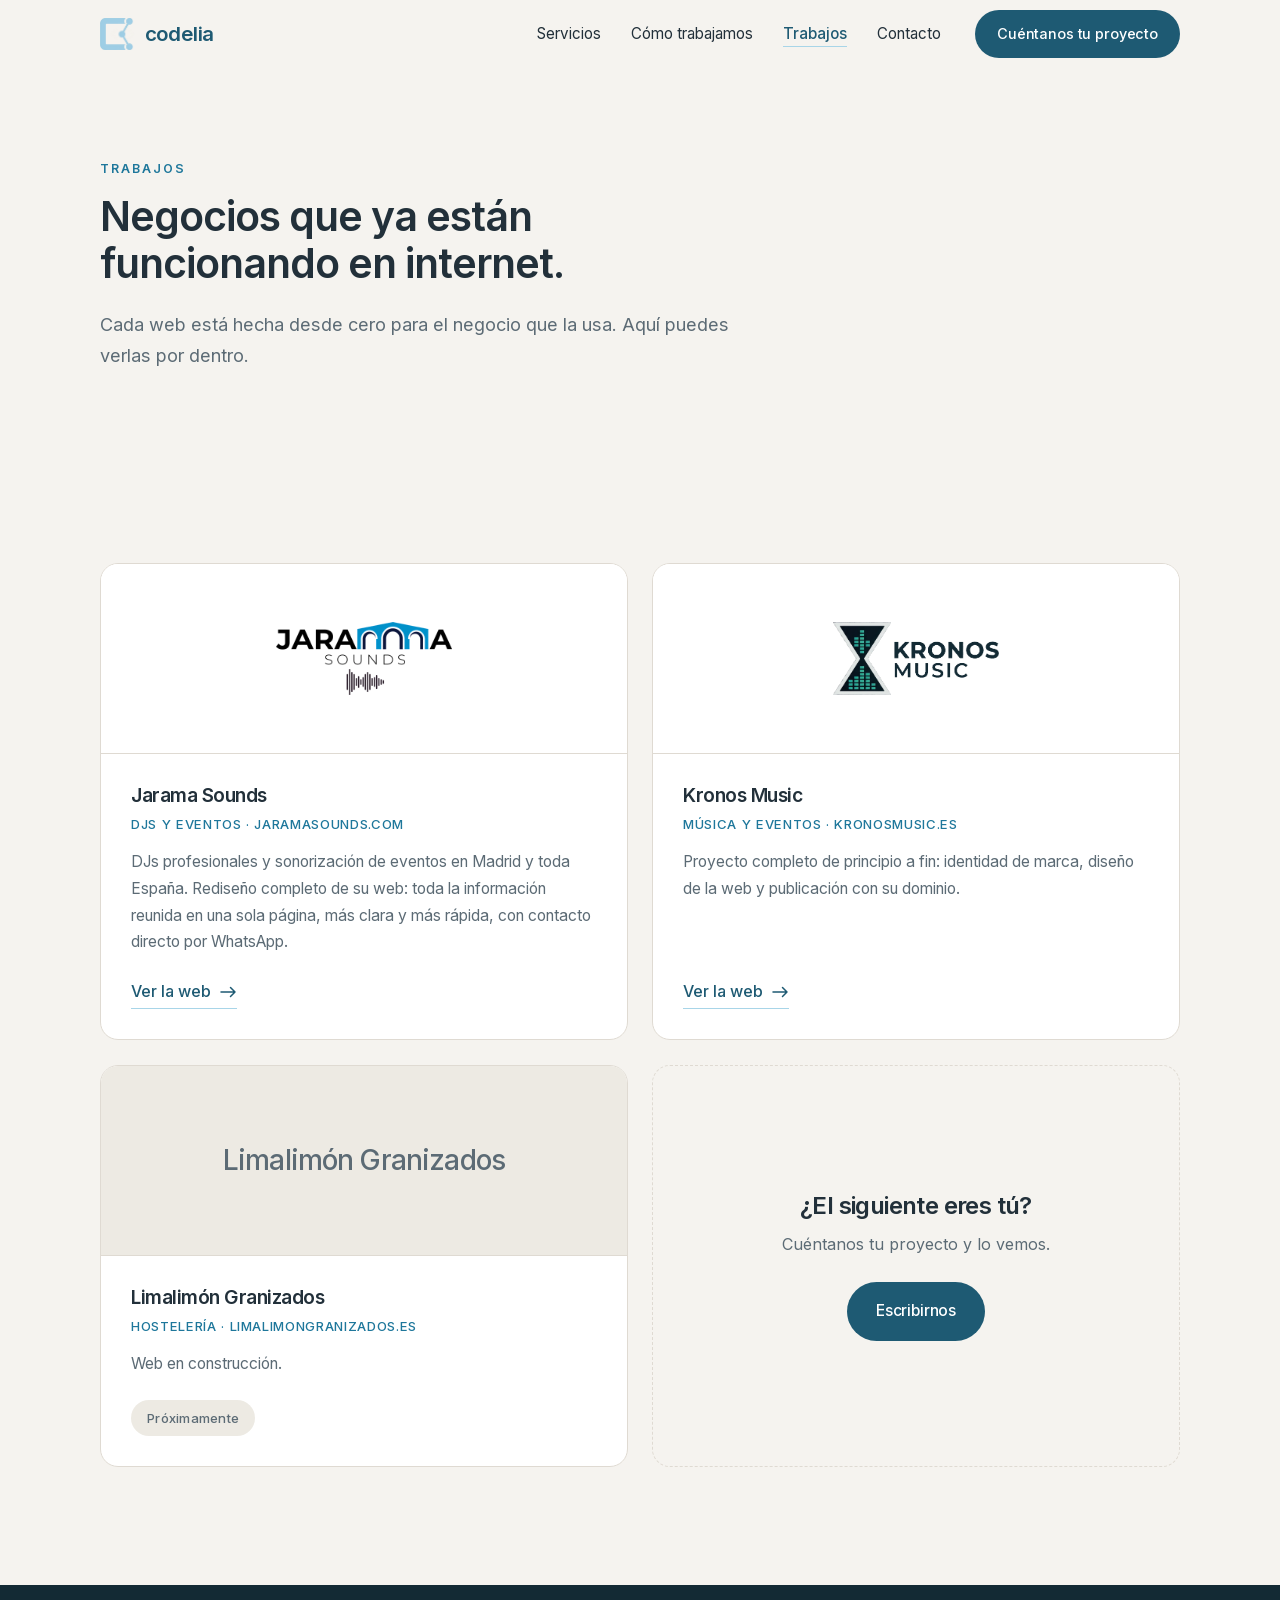
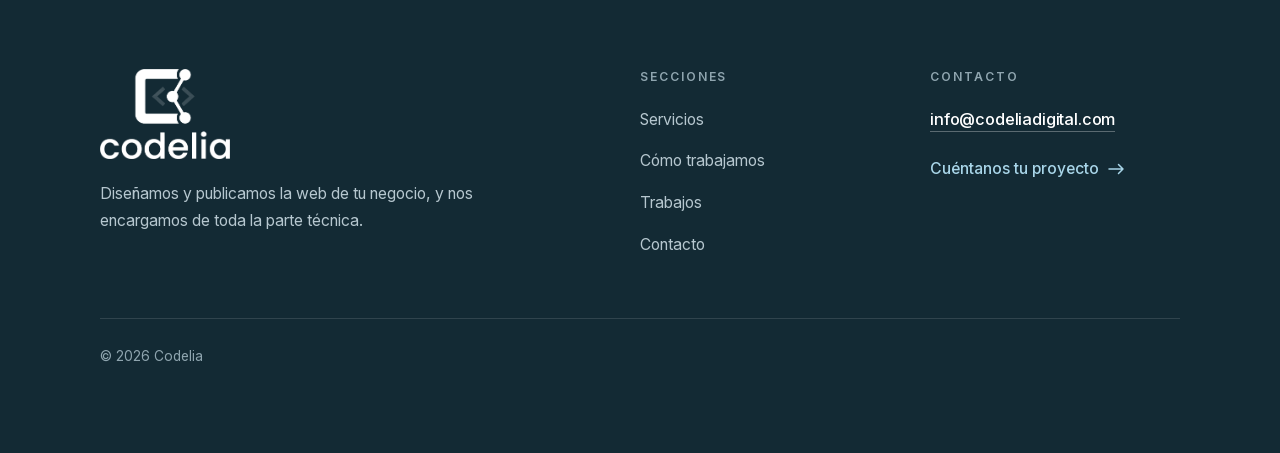
==== trabajos.html @ fb48525d "SEO: canonical con www, titulos y descripciones, datos estructurados, preguntas frecuentes, robots.t" ====
<!DOCTYPE html>
<html lang="es">
<head>
<meta charset="utf-8">
<meta name="viewport" content="width=device-width, initial-scale=1">

<title>Trabajos: webs que hemos creado para negocios | Codelia</title>
<meta name="description" content="Webs creadas desde cero para negocios reales: Jarama Sounds (DJs y eventos), Kronos Music y Limalimón Granizados. Mira cómo han quedado.">
<link rel="canonical" href="https://www.codeliadigital.com/trabajos.html">
<meta name="robots" content="index, follow, max-image-preview:large">
<meta name="theme-color" content="#F5F3EF">

<link rel="icon" type="image/png" href="favicon.png">
<link rel="apple-touch-icon" href="favicon.png">
<link rel="sitemap" type="application/xml" href="/sitemap.xml">

<meta property="og:type" content="website">
<meta property="og:site_name" content="Codelia">
<meta property="og:locale" content="es_ES">
<meta property="og:url" content="https://www.codeliadigital.com/trabajos.html">
<meta property="og:title" content="Trabajos: webs que hemos creado para negocios | Codelia">
<meta property="og:description" content="Webs creadas desde cero para negocios reales: Jarama Sounds (DJs y eventos), Kronos Music y Limalimón Granizados. Mira cómo han quedado.">
<meta property="og:image" content="https://www.codeliadigital.com/img/og-codelia.png">
<meta property="og:image:width" content="1200">
<meta property="og:image:height" content="630">
<meta property="og:image:type" content="image/png">
<meta property="og:image:alt" content="Logo de Codelia">
<meta name="twitter:card" content="summary_large_image">
<meta name="twitter:title" content="Trabajos: webs que hemos creado para negocios | Codelia">
<meta name="twitter:description" content="Webs creadas desde cero para negocios reales: Jarama Sounds (DJs y eventos), Kronos Music y Limalimón Granizados. Mira cómo han quedado.">
<meta name="twitter:image" content="https://www.codeliadigital.com/img/og-codelia.png">

<link rel="preload" href="fonts/inter-variable-latin.woff2" as="font" type="font/woff2" crossorigin>
<link rel="stylesheet" href="styles.css">
<script>document.documentElement.classList.add('con-js');</script>
</head>

<body>
<a class="salta-al-contenido" href="#contenido">Saltar al contenido</a>

<!-- ===================== Cabecera ===================== -->
<header class="cabecera" id="cabecera">
  <div class="contenedor cabecera__interior">

    <a class="marca" href="index.html">
      <img src="img/codelia-icono.webp" width="35" height="32" alt="" loading="eager" decoding="async">
      <span>codelia</span>
    </a>

    <button class="hamburguesa" id="hamburguesa" type="button"
            aria-label="Abrir el menú" aria-expanded="false" aria-controls="navegacion">
      <span class="hamburguesa__barras"></span>
    </button>

    <nav class="navegacion" id="navegacion" aria-label="Menú principal">
      <ul class="navegacion__lista">
        <li><a class="navegacion__enlace" href="index.html#servicios">Servicios</a></li>
        <li><a class="navegacion__enlace" href="index.html#como-trabajamos">Cómo trabajamos</a></li>
        <li><a class="navegacion__enlace esta-activo" href="trabajos.html" aria-current="page">Trabajos</a></li>
        <li><a class="navegacion__enlace" href="index.html#contacto">Contacto</a></li>
      </ul>
      <a class="boton boton--principal" href="index.html#contacto">Cuéntanos tu proyecto</a>
    </nav>

  </div>
</header>

<main id="contenido">

  <!-- ===================== Encabezado de la página ===================== -->
  <section class="encabezado-pagina">
    <div class="contenedor">
      <span class="antetitulo">Trabajos</span>
      <h1 class="titular-seccion">Negocios que ya están funcionando en internet.</h1>
      <p class="entradilla">
        Cada web está hecha desde cero para el negocio que la usa.
        Aquí puedes verlas por dentro.
      </p>
    </div>
  </section>

  <!-- ===================== Rejilla de trabajos ===================== -->
  <section class="seccion">
    <div class="contenedor">
      <div class="rejilla-2">

        <!-- Jarama Sounds -->
        <article class="trabajo aparece">
          <div class="trabajo__marco">
            <img src="img/logo-jarama.webp" width="900" height="380"
                 alt="Logo de Jarama Sounds" loading="lazy" decoding="async">
          </div>
          <div class="trabajo__cuerpo">
            <h2 class="trabajo__nombre">Jarama Sounds</h2>
            <p class="trabajo__tipo">DJs y eventos · jaramasounds.com</p>
            <p class="trabajo__texto">
              DJs profesionales y sonorización de eventos en Madrid y toda España.
              Rediseño completo de su web: toda la información reunida en una sola página,
              más clara y más rápida, con contacto directo por WhatsApp.
            </p>
            <div class="trabajo__pie">
              <a class="enlace-flecha" href="https://jaramasounds.com" target="_blank" rel="noopener">
                Ver la web
                <svg width="17" height="12" viewBox="0 0 17 12" fill="none" stroke="currentColor"
                     stroke-width="1.5" stroke-linecap="round" stroke-linejoin="round"
                     aria-hidden="true" focusable="false">
                  <path d="M1 6h14M10.5 1.5 15 6l-4.5 4.5"/>
                </svg>
              </a>
            </div>
          </div>
        </article>

        <!-- Kronos Music -->
        <article class="trabajo aparece">
          <div class="trabajo__marco">
            <img src="img/logo-kronos.webp" width="878" height="390"
                 alt="Logo de Kronos Music" loading="lazy" decoding="async">
          </div>
          <div class="trabajo__cuerpo">
            <h2 class="trabajo__nombre">Kronos Music</h2>
            <p class="trabajo__tipo">Música y eventos · kronosmusic.es</p>
            <p class="trabajo__texto">
              Proyecto completo de principio a fin: identidad de marca, diseño de la web
              y publicación con su dominio.
            </p>
            <div class="trabajo__pie">
              <a class="enlace-flecha" href="https://kronosmusic.es" target="_blank" rel="noopener">
                Ver la web
                <svg width="17" height="12" viewBox="0 0 17 12" fill="none" stroke="currentColor"
                     stroke-width="1.5" stroke-linecap="round" stroke-linejoin="round"
                     aria-hidden="true" focusable="false">
                  <path d="M1 6h14M10.5 1.5 15 6l-4.5 4.5"/>
                </svg>
              </a>
            </div>
          </div>
        </article>

        <!-- Limalimón Granizados -->
        <article class="trabajo trabajo--proximo aparece">
          <div class="trabajo__marco">
            <span class="trabajo__nombre-suave">Limalimón Granizados</span>
          </div>
          <div class="trabajo__cuerpo">
            <h2 class="trabajo__nombre">Limalimón Granizados</h2>
            <p class="trabajo__tipo">Hostelería · limalimongranizados.es</p>
            <p class="trabajo__texto">Web en construcción.</p>
            <div class="trabajo__pie">
              <span class="etiqueta-gris">Próximamente</span>
            </div>
          </div>
        </article>

        <!-- Llamada final -->
        <article class="trabajo--llamada aparece">
          <h2>¿El siguiente eres tú?</h2>
          <p>Cuéntanos tu proyecto y lo vemos.</p>
          <a class="boton boton--principal" href="index.html#contacto">Escribirnos</a>
        </article>

      </div>
    </div>
  </section>

</main>

<!-- ===================== Pie de página ===================== -->
<footer class="pie">
  <div class="contenedor">

    <div class="pie__columnas">

      <div class="pie__marca">
        <img class="pie__logo" src="img/codelia-logo-blanco.webp" width="614" height="427"
             alt="Codelia" loading="lazy" decoding="async">
        <p class="pie__lema">
          Diseñamos y publicamos la web de tu negocio, y nos encargamos
          de toda la parte técnica.
        </p>
      </div>

      <nav class="pie__bloque" aria-labelledby="pie-secciones">
        <h2 class="pie__encabezado" id="pie-secciones">Secciones</h2>
        <ul class="pie__lista">
          <li><a href="index.html#servicios">Servicios</a></li>
          <li><a href="index.html#como-trabajamos">Cómo trabajamos</a></li>
          <li><a href="trabajos.html">Trabajos</a></li>
          <li><a href="index.html#contacto">Contacto</a></li>
        </ul>
      </nav>

      <div class="pie__bloque">
        <h2 class="pie__encabezado">Contacto</h2>
        <p class="pie__correo"><a href="mailto:info@codeliadigital.com">info@codeliadigital.com</a></p>
        <a class="pie__destacado" href="index.html#contacto">
          Cuéntanos tu proyecto
          <svg width="17" height="12" viewBox="0 0 17 12" fill="none" stroke="currentColor"
                 stroke-width="1.5" stroke-linecap="round" stroke-linejoin="round"
                 aria-hidden="true" focusable="false">
              <path d="M1 6h14M10.5 1.5 15 6l-4.5 4.5"/>
            </svg>
        </a>
      </div>

    </div>

    <div class="pie__franja">© 2026 Codelia</div>

  </div>
</footer>

<script type="application/ld+json">
{
  "@context": "https://schema.org",
  "@graph": [
    {
      "@type": "CollectionPage",
      "@id": "https://www.codeliadigital.com/trabajos.html#pagina",
      "url": "https://www.codeliadigital.com/trabajos.html",
      "name": "Trabajos de Codelia: webs creadas para negocios",
      "inLanguage": "es",
      "isPartOf": { "@type": "WebSite", "@id": "https://www.codeliadigital.com/#web", "url": "https://www.codeliadigital.com/", "name": "Codelia" },
      "publisher": { "@type": "Organization", "@id": "https://www.codeliadigital.com/#organizacion", "name": "Codelia", "url": "https://www.codeliadigital.com/" }
    },
    {
      "@type": "BreadcrumbList",
      "itemListElement": [
        { "@type": "ListItem", "position": 1, "name": "Inicio", "item": "https://www.codeliadigital.com/" },
        { "@type": "ListItem", "position": 2, "name": "Trabajos", "item": "https://www.codeliadigital.com/trabajos.html" }
      ]
    }
  ]
}
</script>

<script src="script.js"></script>
</body>
</html>
---- styles.css ----
/* ==========================================================================
   Codelia — hoja de estilos
   Web estática. Sin librerías, sin llamadas a servidores externos.
   ========================================================================== */

/* --- Tipografía autoalojada (Inter variable, subconjunto latino) ---------- */
@font-face {
  font-family: 'Inter';
  src: url('fonts/inter-variable-latin.woff2') format('woff2');
  font-weight: 100 900;
  font-style: normal;
  font-display: swap;
}

/* --- Paleta y medidas ----------------------------------------------------- */
:root {
  --crema:      #F5F3EF;
  --crema-2:    #EDEAE3;
  --blanco:     #FFFFFF;
  --azul:       #A8D5E8;
  --azul-hondo: #1E5A73;
  --azul-medio: #1E779B;
  --tinta:      #22303A;
  --texto-2:    #5C6B75;
  --borde:      #DFDAD2;
  --noche:      #132A34;
  --noche-texto:#B6C7CF;  /* texto y enlaces del pie (mínimo que pide el brief) */
  --noche-apagado:#8FA5AF; /* encabezados pequeños y © del pie */

  --ancho: 1120px;
  --radio: 18px;
  --radio-s: 12px;
  --cabecera: 68px;
  --transicion: 260ms cubic-bezier(.4, 0, .2, 1);
}

/* --- Base ----------------------------------------------------------------- */
*, *::before, *::after { box-sizing: border-box; }

html {
  scroll-behavior: smooth;
  scroll-padding-top: calc(var(--cabecera) + 16px);
  -webkit-text-size-adjust: 100%;
}

body {
  margin: 0;
  background: var(--crema);
  color: var(--tinta);
  font-family: 'Inter', 'Helvetica Neue', Arial, sans-serif;
  font-size: 1rem;
  line-height: 1.7;
  font-weight: 400;
  -webkit-font-smoothing: antialiased;
  -moz-osx-font-smoothing: grayscale;
  overflow-x: hidden;
}

img { max-width: 100%; height: auto; display: block; }

h1, h2, h3, h4 {
  margin: 0;
  color: var(--tinta);
  font-weight: 600;
  line-height: 1.15;
  letter-spacing: -0.025em;
  text-wrap: balance;
}

p { margin: 0; }

a { color: var(--azul-hondo); text-decoration-thickness: 1px; text-underline-offset: 3px; }

:focus-visible {
  outline: 2px solid var(--azul-hondo);
  outline-offset: 3px;
  border-radius: 4px;
}

.contenedor {
  width: 100%;
  max-width: var(--ancho);
  margin-inline: auto;
  padding-inline: 20px;
}

.seccion { padding-block: clamp(76px, 13vw, 118px); }

.salta-al-contenido {
  position: absolute;
  left: -9999px;
  top: 0;
  background: var(--azul-hondo);
  color: #fff;
  padding: 12px 20px;
  border-radius: 0 0 var(--radio-s) 0;
  z-index: 200;
}
.salta-al-contenido:focus { left: 0; }

/* --- Piezas de texto reutilizables ---------------------------------------- */
.antetitulo {
  display: block;
  margin: 0 0 16px;
  color: var(--azul-medio);
  font-size: 0.775rem;
  font-weight: 600;
  letter-spacing: 0.16em;
  text-transform: uppercase;
  line-height: 1.4;
}

.titular-seccion {
  font-size: clamp(1.7rem, 5.4vw, 2.55rem);
  max-width: 20ch;
}

.entradilla {
  margin-top: 22px;
  max-width: 62ch;
  color: var(--texto-2);
  font-size: clamp(1.02rem, 2.2vw, 1.13rem);
  line-height: 1.72;
}

.centrado { text-align: center; }
.centrado .titular-seccion,
.centrado .entradilla { margin-inline: auto; }

/* --- Botones -------------------------------------------------------------- */
.boton {
  display: inline-flex;
  align-items: center;
  justify-content: center;
  gap: 10px;
  padding: 15px 28px;
  border: 1px solid transparent;
  border-radius: 999px;
  font: inherit;
  font-size: 0.975rem;
  font-weight: 500;
  letter-spacing: -0.01em;
  text-decoration: none;
  cursor: pointer;
  transition: background-color var(--transicion), color var(--transicion),
              border-color var(--transicion), transform var(--transicion);
}

.boton--principal {
  background: var(--azul-hondo);
  color: #fff;
}
.boton--principal:hover { background: #17475B; transform: translateY(-1px); }

.boton--secundario {
  background: transparent;
  border-color: var(--borde);
  color: var(--azul-hondo);
}
.boton--secundario:hover { border-color: var(--azul-hondo); background: rgba(30, 90, 115, .05); }

.enlace-flecha {
  display: inline-flex;
  align-items: center;
  gap: 9px;
  color: var(--azul-hondo);
  font-weight: 500;
  text-decoration: none;
  border-bottom: 1px solid var(--azul);
  padding-bottom: 3px;
  transition: border-color var(--transicion), gap var(--transicion);
}
.enlace-flecha:hover { border-bottom-color: var(--azul-hondo); gap: 14px; }
.enlace-flecha svg { flex: none; }

/* --- Cabecera ------------------------------------------------------------- */
.cabecera {
  position: fixed;
  inset: 0 0 auto 0;
  z-index: 100;
  background: transparent;
  transition: background-color var(--transicion), box-shadow var(--transicion);
}

.cabecera.esta-fija {
  background: rgba(245, 243, 239, .92);
  -webkit-backdrop-filter: saturate(140%) blur(12px);
  backdrop-filter: saturate(140%) blur(12px);
  box-shadow: 0 1px 0 var(--borde), 0 8px 26px rgba(19, 42, 52, .05);
}

.cabecera__interior {
  display: flex;
  align-items: center;
  justify-content: space-between;
  gap: 16px;
  min-height: var(--cabecera);
}

.marca {
  display: inline-flex;
  align-items: center;
  gap: 10px;
  color: var(--azul-hondo);
  font-size: 1.28rem;
  font-weight: 600;
  letter-spacing: -0.03em;
  text-decoration: none;
  flex: none;
}
.marca img { height: 32px; width: auto; }

.navegacion { display: flex; align-items: center; gap: 34px; }

.navegacion__lista {
  display: flex;
  align-items: center;
  gap: 30px;
  margin: 0;
  padding: 0;
  list-style: none;
}

.navegacion__enlace {
  color: var(--tinta);
  font-size: 0.95rem;
  font-weight: 400;
  text-decoration: none;
  padding-bottom: 3px;
  border-bottom: 1px solid transparent;
  transition: color var(--transicion), border-color var(--transicion);
}
.navegacion__enlace:hover { color: var(--azul-hondo); border-bottom-color: var(--azul); }
.navegacion__enlace.esta-activo {
  color: var(--azul-hondo);
  font-weight: 500;
  border-bottom-color: var(--azul);
}

.cabecera .boton { padding: 11px 21px; font-size: 0.9rem; }

.hamburguesa {
  display: none;
  width: 44px;
  height: 44px;
  padding: 0;
  border: 1px solid var(--borde);
  border-radius: 10px;
  background: transparent;
  color: var(--tinta);
  cursor: pointer;
  align-items: center;
  justify-content: center;
  flex: none;
}
.hamburguesa__barras { display: block; width: 18px; height: 12px; position: relative; }
.hamburguesa__barras::before,
.hamburguesa__barras::after {
  content: '';
  position: absolute;
  left: 0;
  width: 18px;
  height: 1.5px;
  background: currentColor;
  border-radius: 2px;
  transition: transform var(--transicion), top var(--transicion);
}
.hamburguesa__barras::before { top: 1px; }
.hamburguesa__barras::after { top: 9px; }
.hamburguesa[aria-expanded="true"] .hamburguesa__barras::before { top: 5px; transform: rotate(45deg); }
.hamburguesa[aria-expanded="true"] .hamburguesa__barras::after { top: 5px; transform: rotate(-45deg); }

@media (max-width: 900px) {
  .hamburguesa { display: inline-flex; }

  .navegacion {
    position: absolute;
    top: 100%;
    left: 0;
    right: 0;
    display: none;
    flex-direction: column;
    align-items: stretch;
    gap: 0;
    padding: 8px 20px 26px;
    background: var(--crema);
    border-bottom: 1px solid var(--borde);
    box-shadow: 0 14px 30px rgba(19, 42, 52, .07);
  }
  .navegacion.esta-abierta { display: flex; }

  .navegacion__lista { flex-direction: column; align-items: stretch; gap: 0; }
  .navegacion__enlace {
    display: block;
    padding: 15px 0;
    font-size: 1.03rem;
    border-bottom: 1px solid var(--borde);
  }
  .navegacion__enlace:hover { border-bottom-color: var(--borde); }
  .navegacion__enlace.esta-activo { border-bottom-color: var(--borde); }
  .navegacion .boton { margin-top: 22px; width: 100%; padding: 15px 24px; font-size: 0.975rem; }
}

/* --- 1. Portada ----------------------------------------------------------- */
.portada {
  position: relative;
  overflow: hidden;
  padding-top: calc(var(--cabecera) + clamp(56px, 12vw, 104px));
  padding-bottom: clamp(84px, 14vw, 130px);
  text-align: center;
}

.portada__adorno {
  position: absolute;
  top: 0;
  left: 50%;
  translate: -50% 0;
  width: min(1400px, 190vw);
  max-width: none;
  height: auto;
  pointer-events: none;
  opacity: .5;
  z-index: 0;
}

.portada__interior { position: relative; z-index: 1; }

.portada__logo {
  width: min(280px, 68vw);
  margin: 0 auto clamp(34px, 6vw, 48px);
}

.portada__titular {
  font-size: clamp(2.05rem, 7.4vw, 3.5rem);
  letter-spacing: -0.035em;
  max-width: 16ch;
  margin-inline: auto;
}

.portada__apoyo {
  margin: clamp(20px, 3vw, 26px) auto 0;
  max-width: 54ch;
  color: var(--texto-2);
  font-size: clamp(1.03rem, 2.4vw, 1.17rem);
  line-height: 1.72;
}

.portada__botones {
  display: flex;
  flex-wrap: wrap;
  justify-content: center;
  gap: 14px;
  margin-top: clamp(34px, 5vw, 44px);
}

@media (max-width: 460px) {
  .portada__botones { flex-direction: column; }
  .portada__botones .boton { width: 100%; }
}

/* --- Rejillas y tarjetas -------------------------------------------------- */
.rejilla-2 {
  display: grid;
  grid-template-columns: 1fr;
  gap: 20px;
  margin-top: clamp(40px, 6vw, 58px);
}

@media (min-width: 760px) {
  .rejilla-2 { grid-template-columns: repeat(2, 1fr); gap: 24px; }
}

.tarjeta {
  background: var(--blanco);
  border: 1px solid var(--borde);
  border-radius: var(--radio);
  padding: clamp(26px, 4vw, 36px);
}

.tarjeta__titulo {
  font-size: 1.16rem;
  font-weight: 600;
  letter-spacing: -0.02em;
}

.tarjeta__texto {
  margin-top: 12px;
  color: var(--texto-2);
  font-size: 0.98rem;
  line-height: 1.72;
}

/* Iconos de servicios */
.tarjeta__icono {
  display: flex;
  align-items: center;
  justify-content: center;
  width: 46px;
  height: 46px;
  margin-bottom: 22px;
  border-radius: 12px;
  background: rgba(168, 213, 232, .3);
  color: var(--azul-hondo);
}
.tarjeta__icono svg { width: 24px; height: 24px; }

/* --- 4. Cómo trabajamos --------------------------------------------------- */
.pasos {
  margin: clamp(40px, 6vw, 58px) 0 0;
  padding: 0;
  list-style: none;
  border-top: 1px solid var(--borde);
}

.paso {
  display: grid;
  grid-template-columns: 46px minmax(0, 1fr);
  grid-template-areas:
    "numero titulo"
    "texto  texto";
  column-gap: 18px;
  row-gap: 0;
  align-items: start;
  padding: clamp(26px, 4vw, 34px) 0;
  border-bottom: 1px solid var(--borde);
}

.paso__numero {
  grid-area: numero;
  display: flex;
  align-items: center;
  justify-content: center;
  width: 46px;
  height: 46px;
  border-radius: 50%;
  background: var(--azul);
  color: var(--azul-hondo);
  font-size: 1.12rem;
  font-weight: 700;
  letter-spacing: -0.02em;
}

.paso__titulo { grid-area: titulo; align-self: center; font-size: 1.16rem; }
.paso__texto { grid-area: texto; margin-top: 14px; color: var(--texto-2); font-size: 0.98rem; }

@media (min-width: 760px) {
  .paso {
    grid-template-columns: 56px minmax(0, 22ch) minmax(0, 1fr);
    grid-template-areas: "numero titulo texto";
    column-gap: 28px;
  }
  .paso__numero { width: 56px; height: 56px; font-size: 1.22rem; align-self: start; }
  .paso__titulo { align-self: start; font-size: 1.24rem; }
  .paso__texto { margin-top: 0; }
}

/* --- 5. Trabajos ---------------------------------------------------------- */
.trabajo {
  display: flex;
  flex-direction: column;
  background: var(--blanco);
  border: 1px solid var(--borde);
  border-radius: var(--radio);
  overflow: hidden;
}

.trabajo__marco {
  display: flex;
  align-items: center;
  justify-content: center;
  min-height: 170px;
  padding: 34px 30px;
  background: var(--blanco);
  border-bottom: 1px solid var(--borde);
}
.trabajo__marco img { width: auto; max-height: 74px; max-width: 100%; }

.trabajo__cuerpo { padding: clamp(24px, 3.4vw, 30px); flex: 1; display: flex; flex-direction: column; }
.trabajo__nombre { font-size: 1.2rem; }
.trabajo__tipo {
  margin-top: 7px;
  color: var(--azul-medio);
  font-size: 0.82rem;
  font-weight: 500;
  letter-spacing: 0.05em;
  text-transform: uppercase;
}
.trabajo__texto { margin-top: 14px; color: var(--texto-2); font-size: 0.98rem; }
.trabajo__pie { margin-top: auto; padding-top: 22px; }

/* Trabajos: variantes de la página interior */
.trabajo--proximo { opacity: .6; }
.trabajo--proximo .trabajo__marco { background: var(--crema-2); }
.trabajo__nombre-suave {
  color: var(--texto-2);
  font-size: clamp(1.35rem, 4vw, 1.75rem);
  font-weight: 500;
  letter-spacing: -0.03em;
  text-align: center;
}

.etiqueta-gris {
  display: inline-block;
  padding: 7px 16px;
  border-radius: 999px;
  background: var(--crema-2);
  color: var(--texto-2);
  font-size: 0.82rem;
  font-weight: 500;
  letter-spacing: 0.02em;
}

.trabajo--llamada {
  display: flex;
  flex-direction: column;
  align-items: center;
  justify-content: center;
  gap: 12px;
  padding: clamp(40px, 6vw, 56px) clamp(26px, 4vw, 40px);
  background: transparent;
  border: 1px dashed var(--borde);
  border-radius: var(--radio);
  text-align: center;
  min-height: 240px;
}
.trabajo--llamada h3 { font-size: 1.32rem; }
.trabajo--llamada p { color: var(--texto-2); }
.trabajo--llamada .boton { margin-top: 12px; }

@media (min-width: 760px) {
  .trabajo__marco { min-height: 190px; }
}

/* --- 5. Trabajos: franja de llamada (solo en el inicio) -------------------- */
/* Es un recuadro dentro del contenedor, no una sección entera: el fondo de la
   página sigue siendo crema de arriba abajo. */
.franja {
  background: var(--crema-2);
  border-radius: var(--radio);
  padding: clamp(46px, 8vw, 82px) clamp(24px, 5vw, 60px);
}

/* Sobre el crema-2 el azul medio se queda en 4,19:1 y no llega a AA.
   Solo aquí, el antetítulo pasa al azul hondo: mismo azul de la familia,
   pero legible (6,29:1). */
.franja .antetitulo { color: var(--azul-hondo); }

.franja__boton { margin-top: clamp(28px, 4vw, 36px); }

/* --- 6. Dos formas de trabajar -------------------------------------------- */
.modalidad { display: flex; flex-direction: column; }

.modalidad__etiqueta {
  display: block;
  margin-bottom: 16px;
  color: var(--azul-medio);
  font-size: 0.755rem;
  font-weight: 600;
  letter-spacing: 0.16em;
  text-transform: uppercase;
}

.modalidad__titulo { font-size: clamp(1.28rem, 3.2vw, 1.5rem); }
.modalidad__texto { margin-top: 14px; color: var(--texto-2); font-size: 0.98rem; }

.lista-marcas {
  margin: 26px 0 0;
  padding: 24px 0 0;
  list-style: none;
  border-top: 1px solid var(--borde);
}
.lista-marcas li {
  display: grid;
  grid-template-columns: 18px 1fr;
  gap: 12px;
  align-items: start;
  padding: 9px 0;
  color: var(--tinta);
  font-size: 0.96rem;
  line-height: 1.6;
}
.lista-marcas svg { width: 18px; height: 18px; margin-top: 4px; color: var(--azul-hondo); flex: none; }

.nota-centrada {
  margin-top: clamp(34px, 4.5vw, 44px);
  text-align: center;
  color: var(--texto-2);
  font-size: 1rem;
}

/* --- 7. Preguntas frecuentes --------------------------------------------- */
.preguntas {
  display: grid;
  gap: 14px;
  margin-top: clamp(40px, 6vw, 54px);
  max-width: 820px;
}

.pregunta {
  background: var(--blanco);
  border: 1px solid var(--borde);
  border-radius: var(--radio-s);
  transition: border-color var(--transicion);
}
.pregunta[open] { border-color: #CFC8BD; }

.pregunta__titulo {
  display: flex;
  align-items: center;
  justify-content: space-between;
  gap: 18px;
  padding: 20px clamp(20px, 3.5vw, 28px);
  font-size: 1.04rem;
  font-weight: 600;
  letter-spacing: -0.015em;
  color: var(--tinta);
  cursor: pointer;
  list-style: none;
}
.pregunta__titulo::-webkit-details-marker { display: none; }

/* El + que gira y se convierte en × al abrir */
.pregunta__titulo::after {
  content: '';
  flex: none;
  width: 14px;
  height: 14px;
  background:
    linear-gradient(var(--azul-hondo), var(--azul-hondo)) center / 14px 1.6px no-repeat,
    linear-gradient(var(--azul-hondo), var(--azul-hondo)) center / 1.6px 14px no-repeat;
  transition: transform var(--transicion);
}
.pregunta[open] .pregunta__titulo::after { transform: rotate(45deg); }

.pregunta__titulo:focus-visible {
  outline: 2px solid var(--azul-hondo);
  outline-offset: 3px;
  border-radius: var(--radio-s);
}

.pregunta__texto {
  padding: 0 clamp(20px, 3.5vw, 28px) 22px;
  color: var(--texto-2);
  font-size: 0.98rem;
  line-height: 1.72;
  max-width: 68ch;
}

/* Antetítulo de la portada: un poco más de aire bajo el logo */
.portada__antetitulo { margin-bottom: 14px; }

/* --- 8. Contacto ---------------------------------------------------------- */
.contacto__caja {
  margin-top: clamp(40px, 6vw, 54px);
  background: var(--blanco);
  border: 1px solid var(--borde);
  border-radius: var(--radio);
  padding: clamp(26px, 4.5vw, 44px);
}

.campo { margin-bottom: 22px; }
.campo:last-of-type { margin-bottom: 0; }

.campo label {
  display: block;
  margin-bottom: 9px;
  font-size: 0.925rem;
  font-weight: 500;
  color: var(--tinta);
}

.campo__opcional { color: var(--texto-2); font-weight: 400; }

.campo input,
.campo select,
.campo textarea {
  width: 100%;
  padding: 14px 16px;
  border: 1px solid var(--borde);
  border-radius: var(--radio-s);
  background: var(--crema);
  color: var(--tinta);
  font: inherit;
  font-size: 1rem;
  line-height: 1.5;
  transition: border-color var(--transicion), background-color var(--transicion);
}

.campo textarea { min-height: 132px; resize: vertical; }

.campo input::placeholder,
.campo textarea::placeholder { color: var(--texto-2); opacity: 1; }

.campo input:hover,
.campo select:hover,
.campo textarea:hover { border-color: #CFC8BD; }

.campo input:focus,
.campo select:focus,
.campo textarea:focus {
  outline: none;
  border-color: var(--azul-hondo);
  background: var(--blanco);
  box-shadow: 0 0 0 3px rgba(168, 213, 232, .4);
}

.campo select {
  appearance: none;
  -webkit-appearance: none;
  background-image: url("data:image/svg+xml,%3Csvg xmlns='http://www.w3.org/2000/svg' width='14' height='9' viewBox='0 0 14 9' fill='none'%3E%3Cpath d='M1 1.5 7 7.5 13 1.5' stroke='%231E5A73' stroke-width='1.6' stroke-linecap='round' stroke-linejoin='round'/%3E%3C/svg%3E");
  background-repeat: no-repeat;
  background-position: right 17px center;
  padding-right: 46px;
  cursor: pointer;
}

.contacto__envio { margin-top: 30px; }

.aviso-correo {
  margin: 0 0 18px;
  color: var(--texto-2);
  font-size: 0.885rem;
  line-height: 1.6;
  max-width: 58ch;
}

.contacto__envio .boton { width: 100%; }
@media (min-width: 560px) {
  .contacto__envio .boton { width: auto; min-width: 230px; }
}

.plan-b {
  margin-top: clamp(28px, 4vw, 36px);
  padding-top: clamp(26px, 4vw, 32px);
  border-top: 1px solid var(--borde);
}

.plan-b__texto { color: var(--texto-2); font-size: 0.95rem; }

.plan-b__fila {
  display: flex;
  flex-wrap: wrap;
  align-items: center;
  gap: 14px;
  margin-top: 12px;
}

.plan-b__correo {
  color: var(--azul-hondo);
  font-size: clamp(1.13rem, 3.6vw, 1.35rem);
  font-weight: 600;
  letter-spacing: -0.02em;
  text-decoration: none;
  border-bottom: 1px solid var(--azul);
  padding-bottom: 2px;
  word-break: break-word;
}
.plan-b__correo:hover { border-bottom-color: var(--azul-hondo); }

.boton-copiar {
  display: inline-flex;
  align-items: center;
  gap: 7px;
  padding: 8px 16px;
  border: 1px solid var(--borde);
  border-radius: 999px;
  background: transparent;
  color: var(--azul-hondo);
  font: inherit;
  font-size: 0.85rem;
  font-weight: 500;
  cursor: pointer;
  transition: border-color var(--transicion), background-color var(--transicion);
}
.boton-copiar:hover { border-color: var(--azul-hondo); background: rgba(30, 90, 115, .05); }
.boton-copiar svg { width: 14px; height: 14px; display: none; }
.boton-copiar.esta-copiado svg { display: block; }

/* --- 9. Pie de página ----------------------------------------------------- */
/* Fondo oscuro: aquí el azul claro de la marca SÍ se lee (9,48:1 sobre el noche)
   y es el color del enlace destacado. El gris --texto-2 no se usa nunca aquí. */
.pie {
  background: var(--noche);
  color: var(--noche-texto);
  padding-block: clamp(56px, 8vw, 84px);
}

.pie__columnas {
  display: grid;
  grid-template-columns: 1fr;
  gap: clamp(38px, 6vw, 48px);
}

.pie__logo { width: 130px; margin-bottom: 22px; }

.pie__lema {
  max-width: 40ch;
  color: var(--noche-texto);
  font-size: 0.98rem;
  line-height: 1.7;
}

.pie__encabezado {
  margin: 0 0 20px;
  color: var(--noche-apagado);
  font-size: 0.755rem;
  font-weight: 600;
  letter-spacing: 0.16em;
  text-transform: uppercase;
  line-height: 1.4;
}

.pie__lista { margin: 0; padding: 0; list-style: none; }
.pie__lista li + li { margin-top: 14px; }

.pie__lista a {
  color: var(--noche-texto);
  font-size: 0.98rem;
  text-decoration: none;
  transition: color var(--transicion);
}
.pie__lista a:hover { color: #fff; }

.pie__correo {
  font-size: 1.02rem;
  font-weight: 500;
  letter-spacing: -0.01em;
}
.pie__correo a {
  color: #fff;
  text-decoration: none;
  border-bottom: 1px solid rgba(255, 255, 255, .3);
  padding-bottom: 2px;
  transition: border-color var(--transicion);
  word-break: break-word;
}
.pie__correo a:hover { border-bottom-color: #fff; }

.pie__destacado {
  display: inline-flex;
  align-items: center;
  gap: 9px;
  margin-top: 22px;
  color: var(--azul);
  font-size: 0.98rem;
  font-weight: 500;
  text-decoration: none;
  transition: gap var(--transicion);
}
.pie__destacado:hover { gap: 14px; }
.pie__destacado svg { flex: none; }

.pie__franja {
  margin-top: clamp(44px, 6vw, 60px);
  padding-top: 26px;
  border-top: 1px solid rgba(255, 255, 255, .12);
  color: var(--noche-apagado);
  font-size: 0.86rem;
}

@media (min-width: 760px) {
  .pie__columnas { grid-template-columns: 2fr 1fr 1fr; gap: 40px; }
}

/* --- Página de trabajos --------------------------------------------------- */
.encabezado-pagina {
  padding-top: calc(var(--cabecera) + clamp(52px, 10vw, 92px));
  padding-bottom: clamp(10px, 2vw, 16px);
}

/* --- Animación de aparición ----------------------------------------------- */
/* Solo se oculta si hay JavaScript: sin él, todo se ve desde el principio. */
.con-js .aparece {
  opacity: 0;
  transform: translateY(20px);
  transition: opacity 620ms cubic-bezier(.4, 0, .2, 1), transform 620ms cubic-bezier(.4, 0, .2, 1);
  will-change: opacity, transform;
}
.con-js .aparece.esta-visible { opacity: 1; transform: none; }

@media (prefers-reduced-motion: reduce) {
  html { scroll-behavior: auto; }
  .con-js .aparece { opacity: 1; transform: none; transition: none; }
  *, *::before, *::after {
    animation-duration: .01ms !important;
    transition-duration: .01ms !important;
  }
}
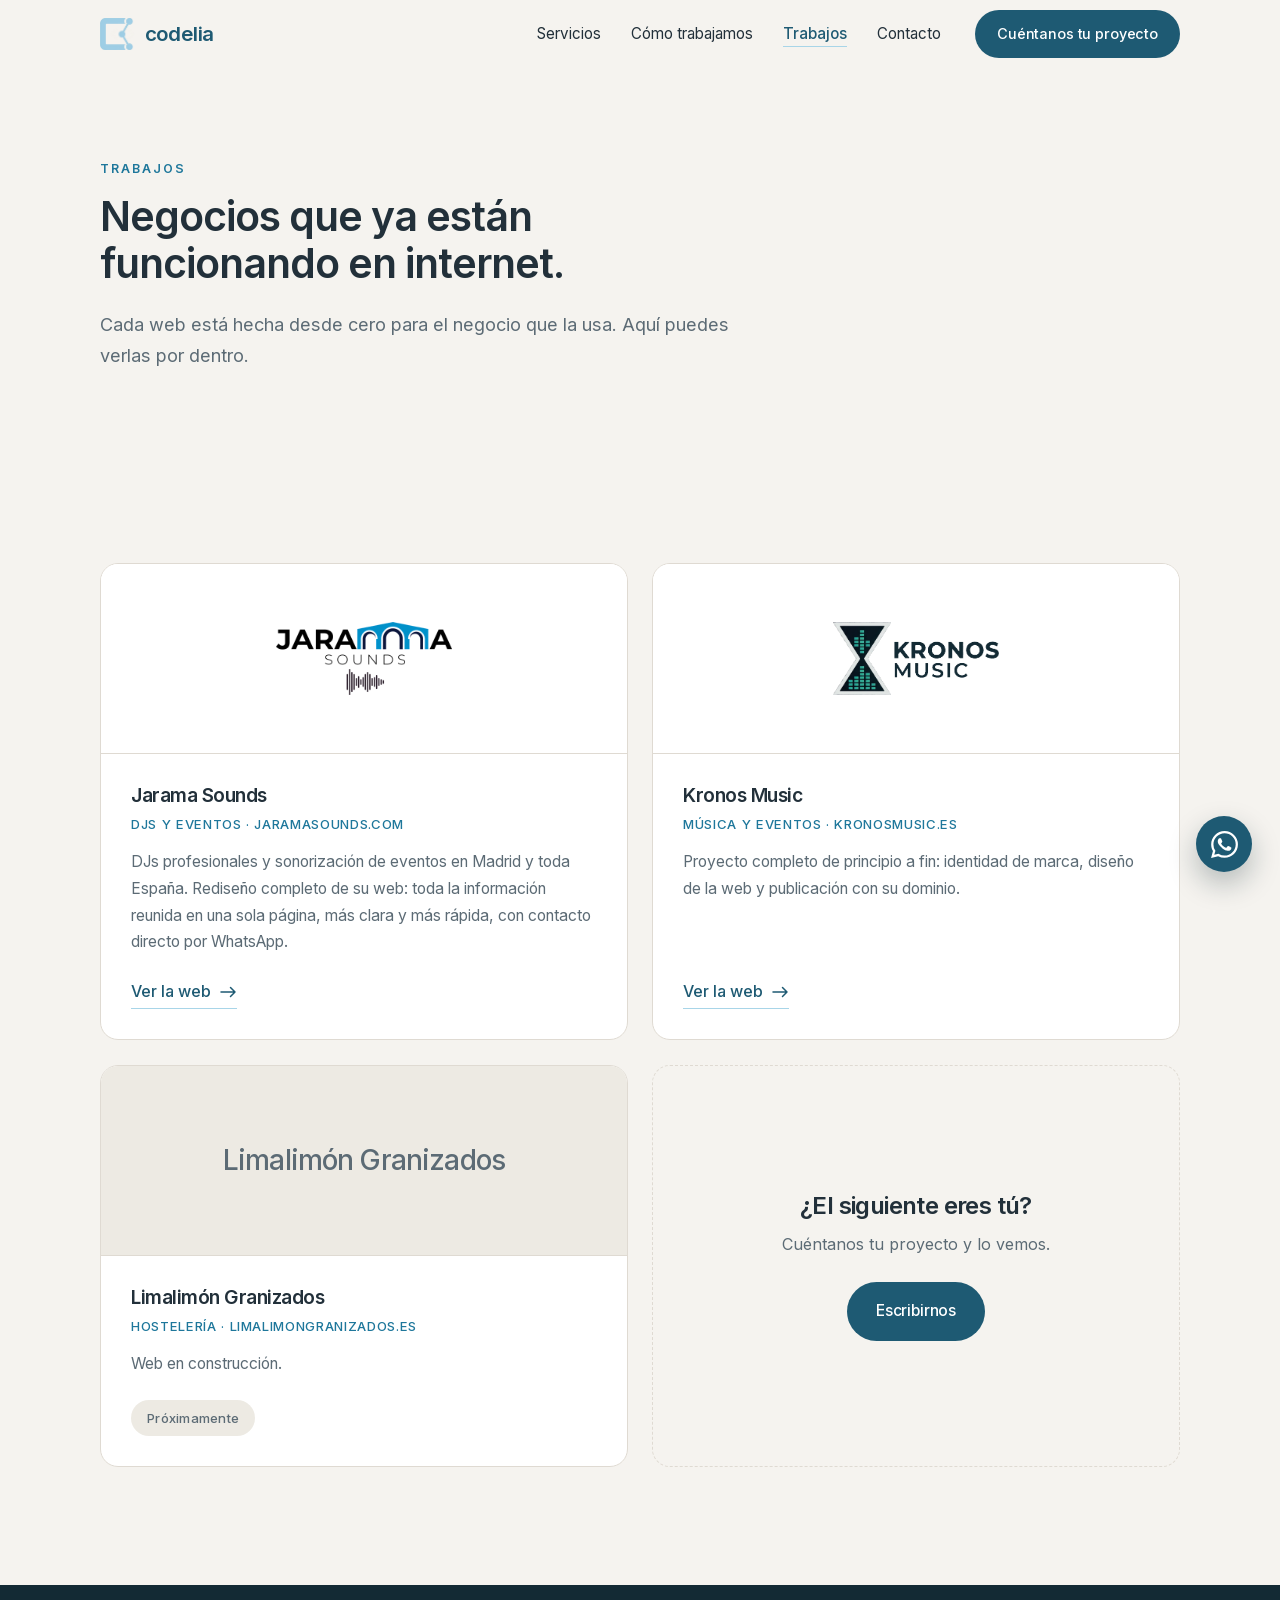
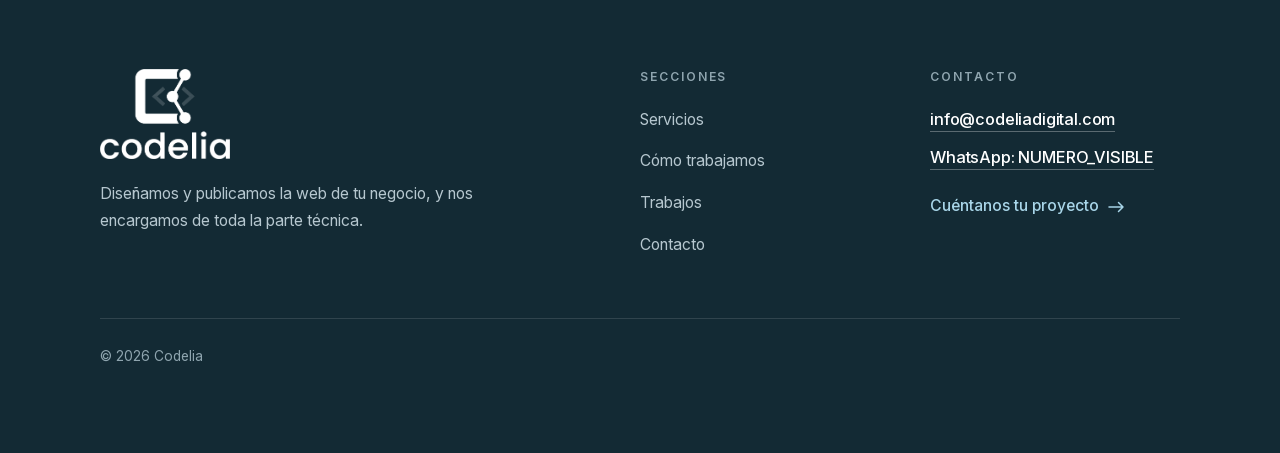
==== commit 11687ede: "WhatsApp de empresa: boton en el formulario con mensaje ya escrito, enlace en contacto y pie, boton " ====
--- a/trabajos.html
+++ b/trabajos.html
@@ -165,6 +165,12 @@
 
 </main>
 
+<!-- Botón flotante de WhatsApp -->
+<a class="flotante" href="https://wa.me/NUMERO_WHATSAPP?text=Hola%2C%20Codelia.%20Os%20escribo%20desde%20vuestra%20web." target="_blank" rel="noopener"
+   aria-label="Escríbenos por WhatsApp">
+  <svg viewBox="0 0 24 24" fill="currentColor" aria-hidden="true" focusable="false"><path d="M17.472 14.382c-.297-.149-1.758-.867-2.03-.967-.273-.099-.471-.148-.67.15-.197.297-.767.966-.94 1.164-.173.199-.347.223-.644.075-.297-.15-1.255-.463-2.39-1.475-.883-.788-1.48-1.761-1.653-2.059-.173-.297-.018-.458.13-.606.134-.133.298-.347.446-.52.149-.174.198-.298.298-.497.099-.198.05-.371-.025-.52-.075-.149-.669-1.612-.916-2.207-.242-.579-.487-.5-.669-.51-.173-.008-.371-.01-.57-.01-.198 0-.52.074-.792.372-.272.297-1.04 1.016-1.04 2.479 0 1.462 1.065 2.875 1.213 3.074.149.198 2.096 3.2 5.077 4.487.709.306 1.262.489 1.694.625.712.227 1.36.195 1.871.118.571-.085 1.758-.719 2.006-1.413.248-.694.248-1.289.173-1.413-.074-.124-.272-.198-.57-.347m-5.421 7.403h-.004a9.87 9.87 0 0 1-5.031-1.378l-.361-.214-3.741.982.998-3.648-.235-.374a9.86 9.86 0 0 1-1.51-5.26c.001-5.45 4.436-9.884 9.888-9.884 2.64 0 5.122 1.03 6.988 2.898a9.825 9.825 0 0 1 2.893 6.994c-.003 5.45-4.437 9.884-9.885 9.884m8.413-18.297A11.815 11.815 0 0 0 12.050 0C5.495 0 .16 5.335.157 11.892c0 2.096.547 4.142 1.588 5.945L.057 24l6.305-1.654a11.882 11.882 0 0 0 5.683 1.448h.005c6.554 0 11.89-5.335 11.893-11.893a11.821 11.821 0 0 0-3.48-8.413z"/></svg>
+</a>
+
 <!-- ===================== Pie de página ===================== -->
 <footer class="pie">
   <div class="contenedor">
@@ -193,6 +199,7 @@
       <div class="pie__bloque">
         <h2 class="pie__encabezado">Contacto</h2>
         <p class="pie__correo"><a href="mailto:info@codeliadigital.com">info@codeliadigital.com</a></p>
+        <p class="pie__correo pie__whatsapp"><a href="https://wa.me/NUMERO_WHATSAPP?text=Hola%2C%20Codelia.%20Os%20escribo%20desde%20vuestra%20web." target="_blank" rel="noopener">WhatsApp: NUMERO_VISIBLE</a></p>
         <a class="pie__destacado" href="index.html#contacto">
           Cuéntanos tu proyecto
           <svg width="17" height="12" viewBox="0 0 17 12" fill="none" stroke="currentColor"
--- a/styles.css
+++ b/styles.css
@@ -724,9 +724,16 @@
   max-width: 58ch;
 }
 
-.contacto__envio .boton { width: 100%; }
+.contacto__botones {
+  display: flex;
+  flex-direction: column;
+  gap: 12px;
+}
+.contacto__botones .boton { width: 100%; }
+.contacto__botones .boton svg { width: 20px; height: 20px; flex: none; }
 @media (min-width: 560px) {
-  .contacto__envio .boton { width: auto; min-width: 230px; }
+  .contacto__botones { flex-direction: row; flex-wrap: wrap; }
+  .contacto__botones .boton { width: auto; min-width: 230px; }
 }
 
 .plan-b {
@@ -756,6 +763,9 @@
   word-break: break-word;
 }
 .plan-b__correo:hover { border-bottom-color: var(--azul-hondo); }
+
+.plan-b__whatsapp { display: inline-flex; align-items: center; gap: 10px; }
+.plan-b__whatsapp svg { width: 20px; height: 20px; flex: none; }
 
 .boton-copiar {
   display: inline-flex;
@@ -835,6 +845,7 @@
   word-break: break-word;
 }
 .pie__correo a:hover { border-bottom-color: #fff; }
+.pie__whatsapp { margin-top: 10px; }
 
 .pie__destacado {
   display: inline-flex;
@@ -886,3 +897,31 @@
     transition-duration: .01ms !important;
   }
 }
+
+/* --- Botón flotante de WhatsApp ------------------------------------------- */
+.flotante {
+  position: fixed;
+  right: 18px;
+  bottom: 18px;
+  z-index: 90;
+  display: flex;
+  align-items: center;
+  justify-content: center;
+  width: 56px;
+  height: 56px;
+  border-radius: 50%;
+  background: var(--azul-hondo);
+  color: #fff;
+  box-shadow: 0 12px 28px rgba(19, 42, 52, .28);
+  transition: transform var(--transicion), background-color var(--transicion),
+              opacity .3s ease, visibility .3s ease;
+}
+.flotante:hover { background: #17475B; transform: translateY(-3px); }
+.flotante:focus-visible { outline: 2px solid var(--azul-hondo); outline-offset: 4px; }
+.flotante svg { width: 27px; height: 27px; flex: none; }
+
+/* Se esconde en el formulario y en el pie, donde ya están el WhatsApp y el correo */
+.flotante--oculto { opacity: 0; visibility: hidden; pointer-events: none; }
+
+@media (min-width: 900px) { .flotante { right: 28px; bottom: 28px; } }
+@media (prefers-reduced-motion: reduce) { .flotante { transition: none; } }
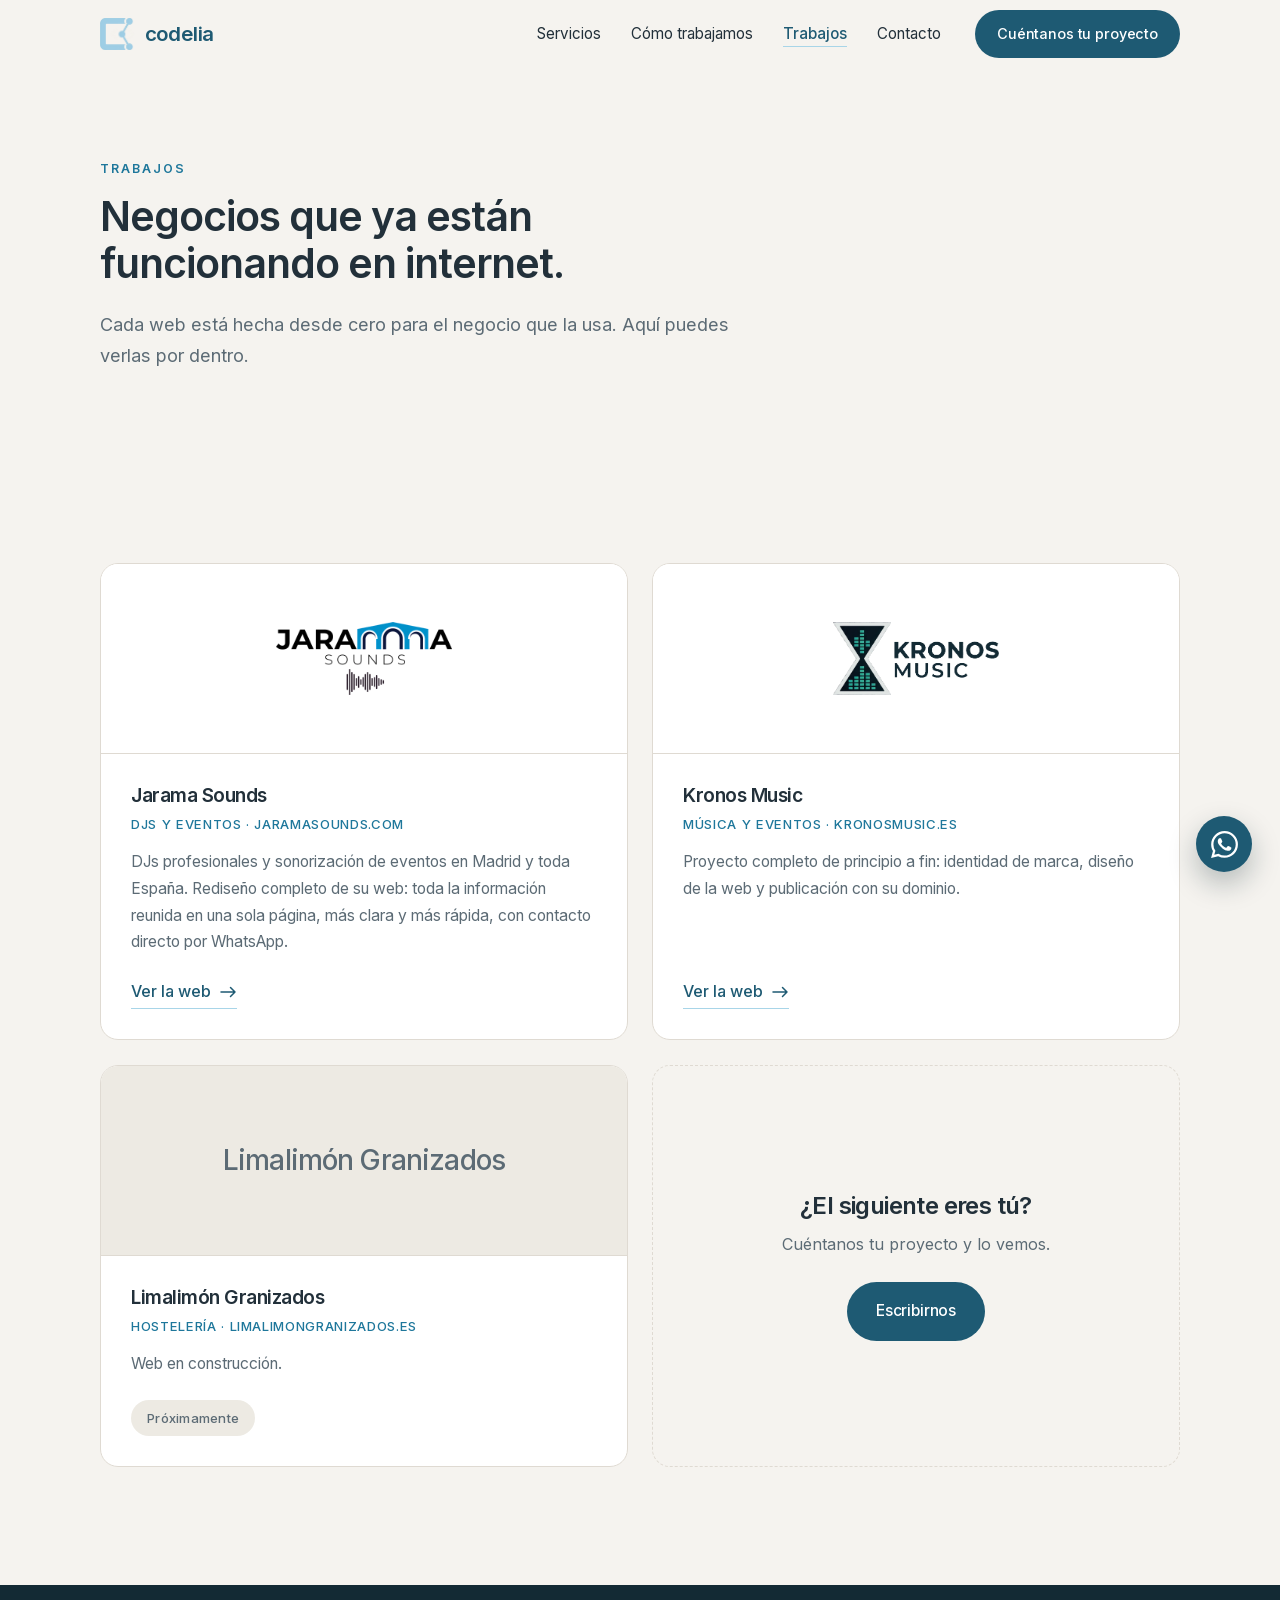
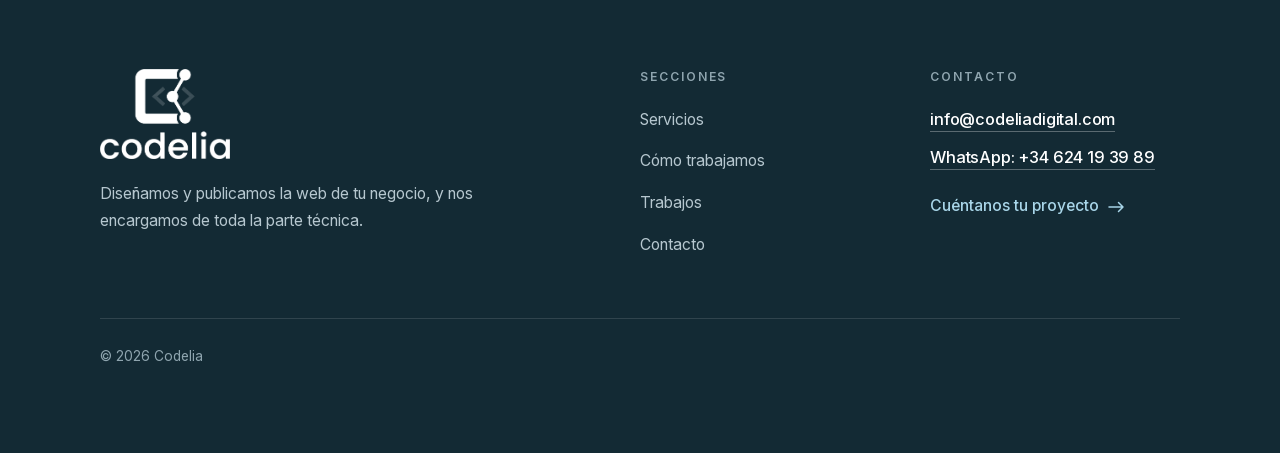
==== commit d69056e3: "WhatsApp de empresa: numero +34 624 19 39 89 Co-Authored-By: Claude Opus 5.5 <noreply@anthropic.com>" ====
--- a/trabajos.html
+++ b/trabajos.html
@@ -166,7 +166,7 @@
 </main>
 
 <!-- Botón flotante de WhatsApp -->
-<a class="flotante" href="https://wa.me/NUMERO_WHATSAPP?text=Hola%2C%20Codelia.%20Os%20escribo%20desde%20vuestra%20web." target="_blank" rel="noopener"
+<a class="flotante" href="https://wa.me/34624193989?text=Hola%2C%20Codelia.%20Os%20escribo%20desde%20vuestra%20web." target="_blank" rel="noopener"
    aria-label="Escríbenos por WhatsApp">
   <svg viewBox="0 0 24 24" fill="currentColor" aria-hidden="true" focusable="false"><path d="M17.472 14.382c-.297-.149-1.758-.867-2.03-.967-.273-.099-.471-.148-.67.15-.197.297-.767.966-.94 1.164-.173.199-.347.223-.644.075-.297-.15-1.255-.463-2.39-1.475-.883-.788-1.48-1.761-1.653-2.059-.173-.297-.018-.458.13-.606.134-.133.298-.347.446-.52.149-.174.198-.298.298-.497.099-.198.05-.371-.025-.52-.075-.149-.669-1.612-.916-2.207-.242-.579-.487-.5-.669-.51-.173-.008-.371-.01-.57-.01-.198 0-.52.074-.792.372-.272.297-1.04 1.016-1.04 2.479 0 1.462 1.065 2.875 1.213 3.074.149.198 2.096 3.2 5.077 4.487.709.306 1.262.489 1.694.625.712.227 1.36.195 1.871.118.571-.085 1.758-.719 2.006-1.413.248-.694.248-1.289.173-1.413-.074-.124-.272-.198-.57-.347m-5.421 7.403h-.004a9.87 9.87 0 0 1-5.031-1.378l-.361-.214-3.741.982.998-3.648-.235-.374a9.86 9.86 0 0 1-1.51-5.26c.001-5.45 4.436-9.884 9.888-9.884 2.64 0 5.122 1.03 6.988 2.898a9.825 9.825 0 0 1 2.893 6.994c-.003 5.45-4.437 9.884-9.885 9.884m8.413-18.297A11.815 11.815 0 0 0 12.050 0C5.495 0 .16 5.335.157 11.892c0 2.096.547 4.142 1.588 5.945L.057 24l6.305-1.654a11.882 11.882 0 0 0 5.683 1.448h.005c6.554 0 11.89-5.335 11.893-11.893a11.821 11.821 0 0 0-3.48-8.413z"/></svg>
 </a>
@@ -199,7 +199,7 @@
       <div class="pie__bloque">
         <h2 class="pie__encabezado">Contacto</h2>
         <p class="pie__correo"><a href="mailto:info@codeliadigital.com">info@codeliadigital.com</a></p>
-        <p class="pie__correo pie__whatsapp"><a href="https://wa.me/NUMERO_WHATSAPP?text=Hola%2C%20Codelia.%20Os%20escribo%20desde%20vuestra%20web." target="_blank" rel="noopener">WhatsApp: NUMERO_VISIBLE</a></p>
+        <p class="pie__correo pie__whatsapp"><a href="https://wa.me/34624193989?text=Hola%2C%20Codelia.%20Os%20escribo%20desde%20vuestra%20web." target="_blank" rel="noopener">WhatsApp: +34 624 19 39 89</a></p>
         <a class="pie__destacado" href="index.html#contacto">
           Cuéntanos tu proyecto
           <svg width="17" height="12" viewBox="0 0 17 12" fill="none" stroke="currentColor"
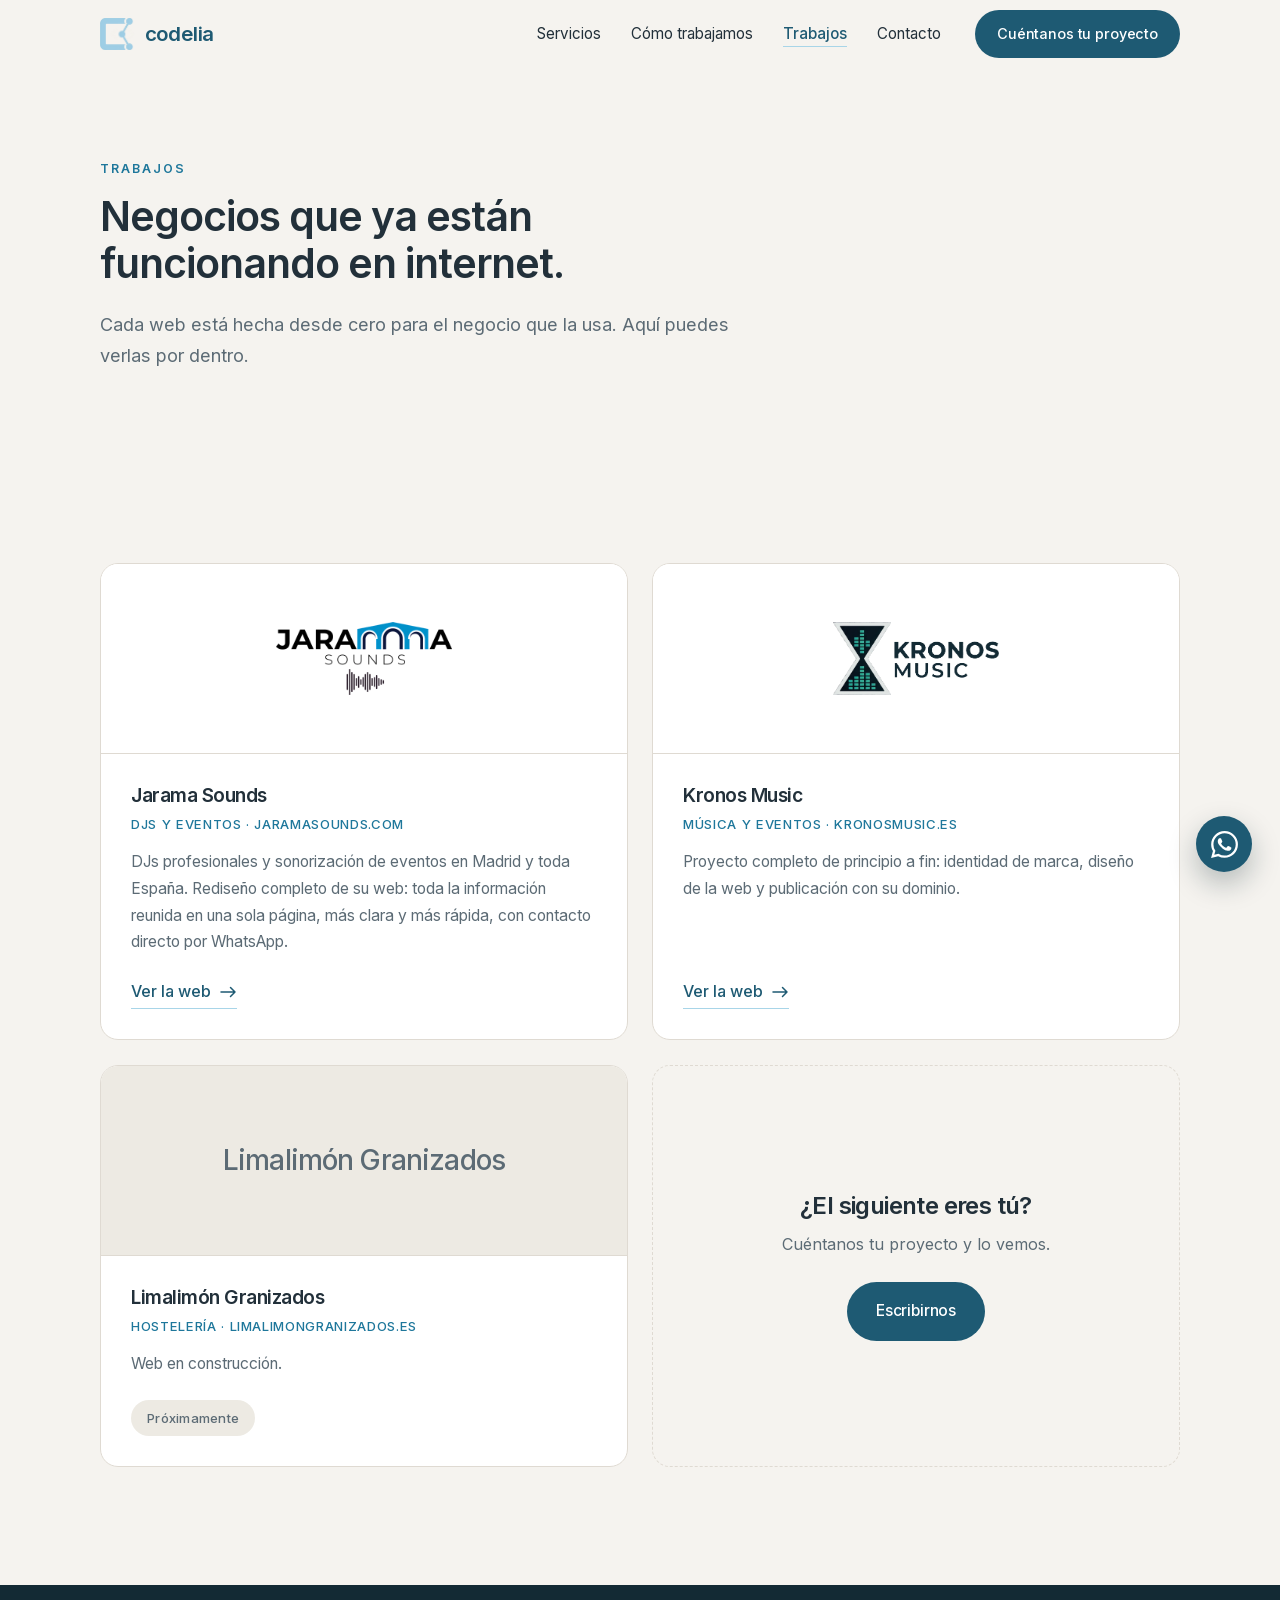
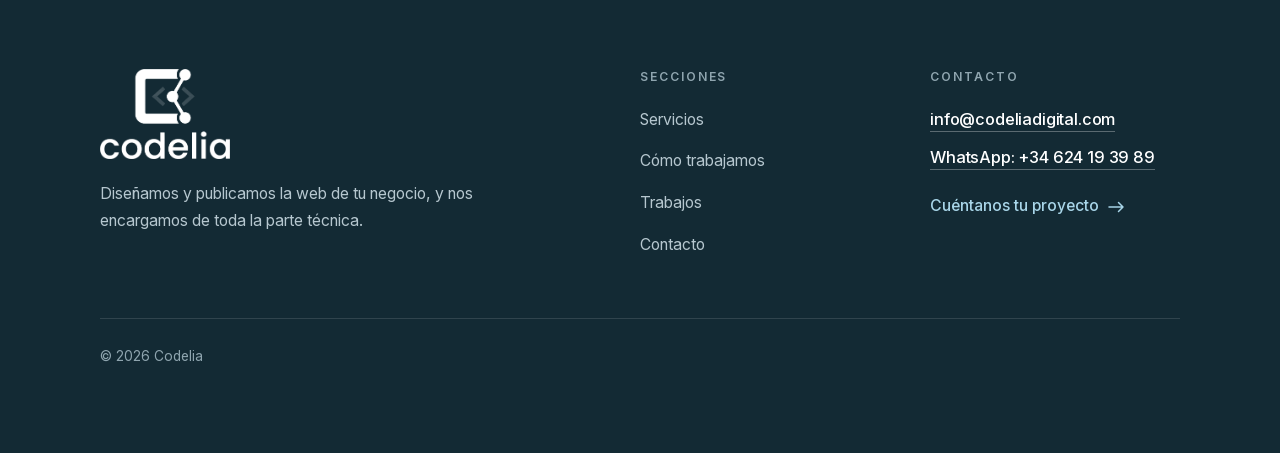
==== commit 2d7fbe09: "Favicon: añadir favicon.ico (16/32/48) y PNG 96 para Google Co-Authored-By: Claude Opus 5.5 <noreply" ====
--- a/trabajos.html
+++ b/trabajos.html
@@ -6,21 +6,23 @@
 
 <title>Trabajos: webs que hemos creado para negocios | Codelia</title>
 <meta name="description" content="Webs creadas desde cero para negocios reales: Jarama Sounds (DJs y eventos), Kronos Music y Limalimón Granizados. Mira cómo han quedado.">
-<link rel="canonical" href="https://www.codeliadigital.com/trabajos.html">
+<link rel="canonical" href="https://codeliadigital.com/trabajos.html">
 <meta name="robots" content="index, follow, max-image-preview:large">
 <meta name="theme-color" content="#F5F3EF">
 
-<link rel="icon" type="image/png" href="favicon.png">
+<link rel="icon" href="/favicon.ico" sizes="48x48">
+<link rel="icon" type="image/png" sizes="96x96" href="/favicon-96.png">
+<link rel="icon" type="image/png" sizes="512x512" href="/favicon.png">
 <link rel="apple-touch-icon" href="favicon.png">
 <link rel="sitemap" type="application/xml" href="/sitemap.xml">
 
 <meta property="og:type" content="website">
 <meta property="og:site_name" content="Codelia">
 <meta property="og:locale" content="es_ES">
-<meta property="og:url" content="https://www.codeliadigital.com/trabajos.html">
+<meta property="og:url" content="https://codeliadigital.com/trabajos.html">
 <meta property="og:title" content="Trabajos: webs que hemos creado para negocios | Codelia">
 <meta property="og:description" content="Webs creadas desde cero para negocios reales: Jarama Sounds (DJs y eventos), Kronos Music y Limalimón Granizados. Mira cómo han quedado.">
-<meta property="og:image" content="https://www.codeliadigital.com/img/og-codelia.png">
+<meta property="og:image" content="https://codeliadigital.com/img/og-codelia.png">
 <meta property="og:image:width" content="1200">
 <meta property="og:image:height" content="630">
 <meta property="og:image:type" content="image/png">
@@ -28,7 +30,7 @@
 <meta name="twitter:card" content="summary_large_image">
 <meta name="twitter:title" content="Trabajos: webs que hemos creado para negocios | Codelia">
 <meta name="twitter:description" content="Webs creadas desde cero para negocios reales: Jarama Sounds (DJs y eventos), Kronos Music y Limalimón Granizados. Mira cómo han quedado.">
-<meta name="twitter:image" content="https://www.codeliadigital.com/img/og-codelia.png">
+<meta name="twitter:image" content="https://codeliadigital.com/img/og-codelia.png">
 
 <link rel="preload" href="fonts/inter-variable-latin.woff2" as="font" type="font/woff2" crossorigin>
 <link rel="stylesheet" href="styles.css">
@@ -223,18 +225,18 @@
   "@graph": [
     {
       "@type": "CollectionPage",
-      "@id": "https://www.codeliadigital.com/trabajos.html#pagina",
-      "url": "https://www.codeliadigital.com/trabajos.html",
+      "@id": "https://codeliadigital.com/trabajos.html#pagina",
+      "url": "https://codeliadigital.com/trabajos.html",
       "name": "Trabajos de Codelia: webs creadas para negocios",
       "inLanguage": "es",
-      "isPartOf": { "@type": "WebSite", "@id": "https://www.codeliadigital.com/#web", "url": "https://www.codeliadigital.com/", "name": "Codelia" },
-      "publisher": { "@type": "Organization", "@id": "https://www.codeliadigital.com/#organizacion", "name": "Codelia", "url": "https://www.codeliadigital.com/" }
+      "isPartOf": { "@type": "WebSite", "@id": "https://codeliadigital.com/#web", "url": "https://codeliadigital.com/", "name": "Codelia" },
+      "publisher": { "@type": "Organization", "@id": "https://codeliadigital.com/#organizacion", "name": "Codelia", "url": "https://codeliadigital.com/" }
     },
     {
       "@type": "BreadcrumbList",
       "itemListElement": [
-        { "@type": "ListItem", "position": 1, "name": "Inicio", "item": "https://www.codeliadigital.com/" },
-        { "@type": "ListItem", "position": 2, "name": "Trabajos", "item": "https://www.codeliadigital.com/trabajos.html" }
+        { "@type": "ListItem", "position": 1, "name": "Inicio", "item": "https://codeliadigital.com/" },
+        { "@type": "ListItem", "position": 2, "name": "Trabajos", "item": "https://codeliadigital.com/trabajos.html" }
       ]
     }
   ]
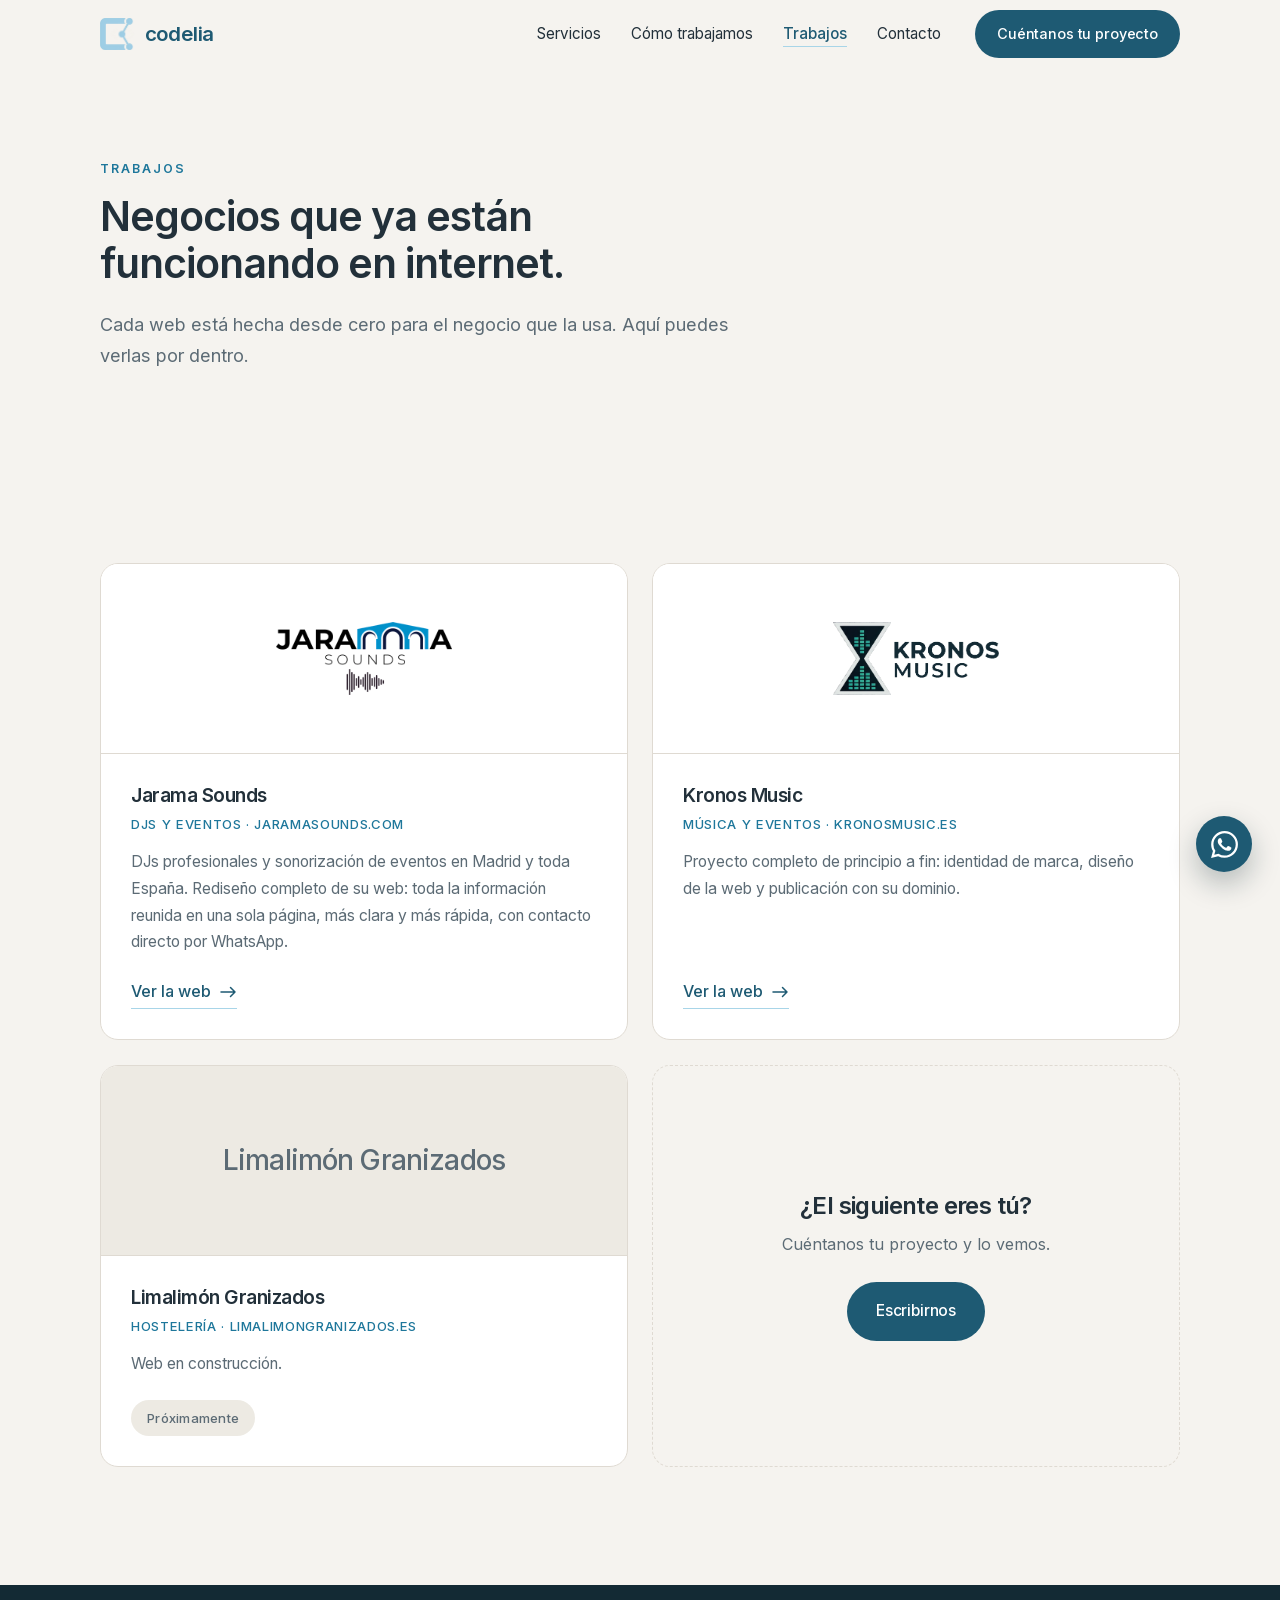
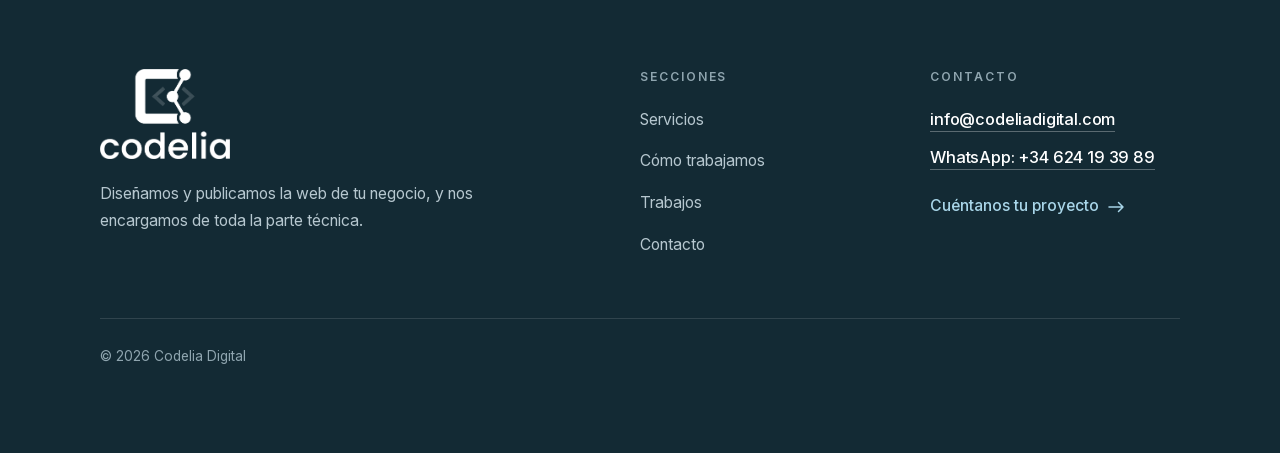
==== commit 7c384721: "Nombre visible Codelia Digital (título, pie, datos para Google) Co-Authored-By: Claude Opus 5.5 <nor" ====
--- a/trabajos.html
+++ b/trabajos.html
@@ -4,7 +4,7 @@
 <meta charset="utf-8">
 <meta name="viewport" content="width=device-width, initial-scale=1">
 
-<title>Trabajos: webs que hemos creado para negocios | Codelia</title>
+<title>Trabajos: webs que hemos creado para negocios | Codelia Digital</title>
 <meta name="description" content="Webs creadas desde cero para negocios reales: Jarama Sounds (DJs y eventos), Kronos Music y Limalimón Granizados. Mira cómo han quedado.">
 <link rel="canonical" href="https://codeliadigital.com/trabajos.html">
 <meta name="robots" content="index, follow, max-image-preview:large">
@@ -17,10 +17,10 @@
 <link rel="sitemap" type="application/xml" href="/sitemap.xml">
 
 <meta property="og:type" content="website">
-<meta property="og:site_name" content="Codelia">
+<meta property="og:site_name" content="Codelia Digital">
 <meta property="og:locale" content="es_ES">
 <meta property="og:url" content="https://codeliadigital.com/trabajos.html">
-<meta property="og:title" content="Trabajos: webs que hemos creado para negocios | Codelia">
+<meta property="og:title" content="Trabajos: webs que hemos creado para negocios | Codelia Digital">
 <meta property="og:description" content="Webs creadas desde cero para negocios reales: Jarama Sounds (DJs y eventos), Kronos Music y Limalimón Granizados. Mira cómo han quedado.">
 <meta property="og:image" content="https://codeliadigital.com/img/og-codelia.png">
 <meta property="og:image:width" content="1200">
@@ -28,7 +28,7 @@
 <meta property="og:image:type" content="image/png">
 <meta property="og:image:alt" content="Logo de Codelia">
 <meta name="twitter:card" content="summary_large_image">
-<meta name="twitter:title" content="Trabajos: webs que hemos creado para negocios | Codelia">
+<meta name="twitter:title" content="Trabajos: webs que hemos creado para negocios | Codelia Digital">
 <meta name="twitter:description" content="Webs creadas desde cero para negocios reales: Jarama Sounds (DJs y eventos), Kronos Music y Limalimón Granizados. Mira cómo han quedado.">
 <meta name="twitter:image" content="https://codeliadigital.com/img/og-codelia.png">
 
@@ -214,7 +214,7 @@
 
     </div>
 
-    <div class="pie__franja">© 2026 Codelia</div>
+    <div class="pie__franja">© 2026 Codelia Digital</div>
 
   </div>
 </footer>
@@ -229,8 +229,8 @@
       "url": "https://codeliadigital.com/trabajos.html",
       "name": "Trabajos de Codelia: webs creadas para negocios",
       "inLanguage": "es",
-      "isPartOf": { "@type": "WebSite", "@id": "https://codeliadigital.com/#web", "url": "https://codeliadigital.com/", "name": "Codelia" },
-      "publisher": { "@type": "Organization", "@id": "https://codeliadigital.com/#organizacion", "name": "Codelia", "url": "https://codeliadigital.com/" }
+      "isPartOf": { "@type": "WebSite", "@id": "https://codeliadigital.com/#web", "url": "https://codeliadigital.com/", "name": "Codelia Digital" },
+      "publisher": { "@type": "Organization", "@id": "https://codeliadigital.com/#organizacion", "name": "Codelia Digital", "url": "https://codeliadigital.com/" }
     },
     {
       "@type": "BreadcrumbList",
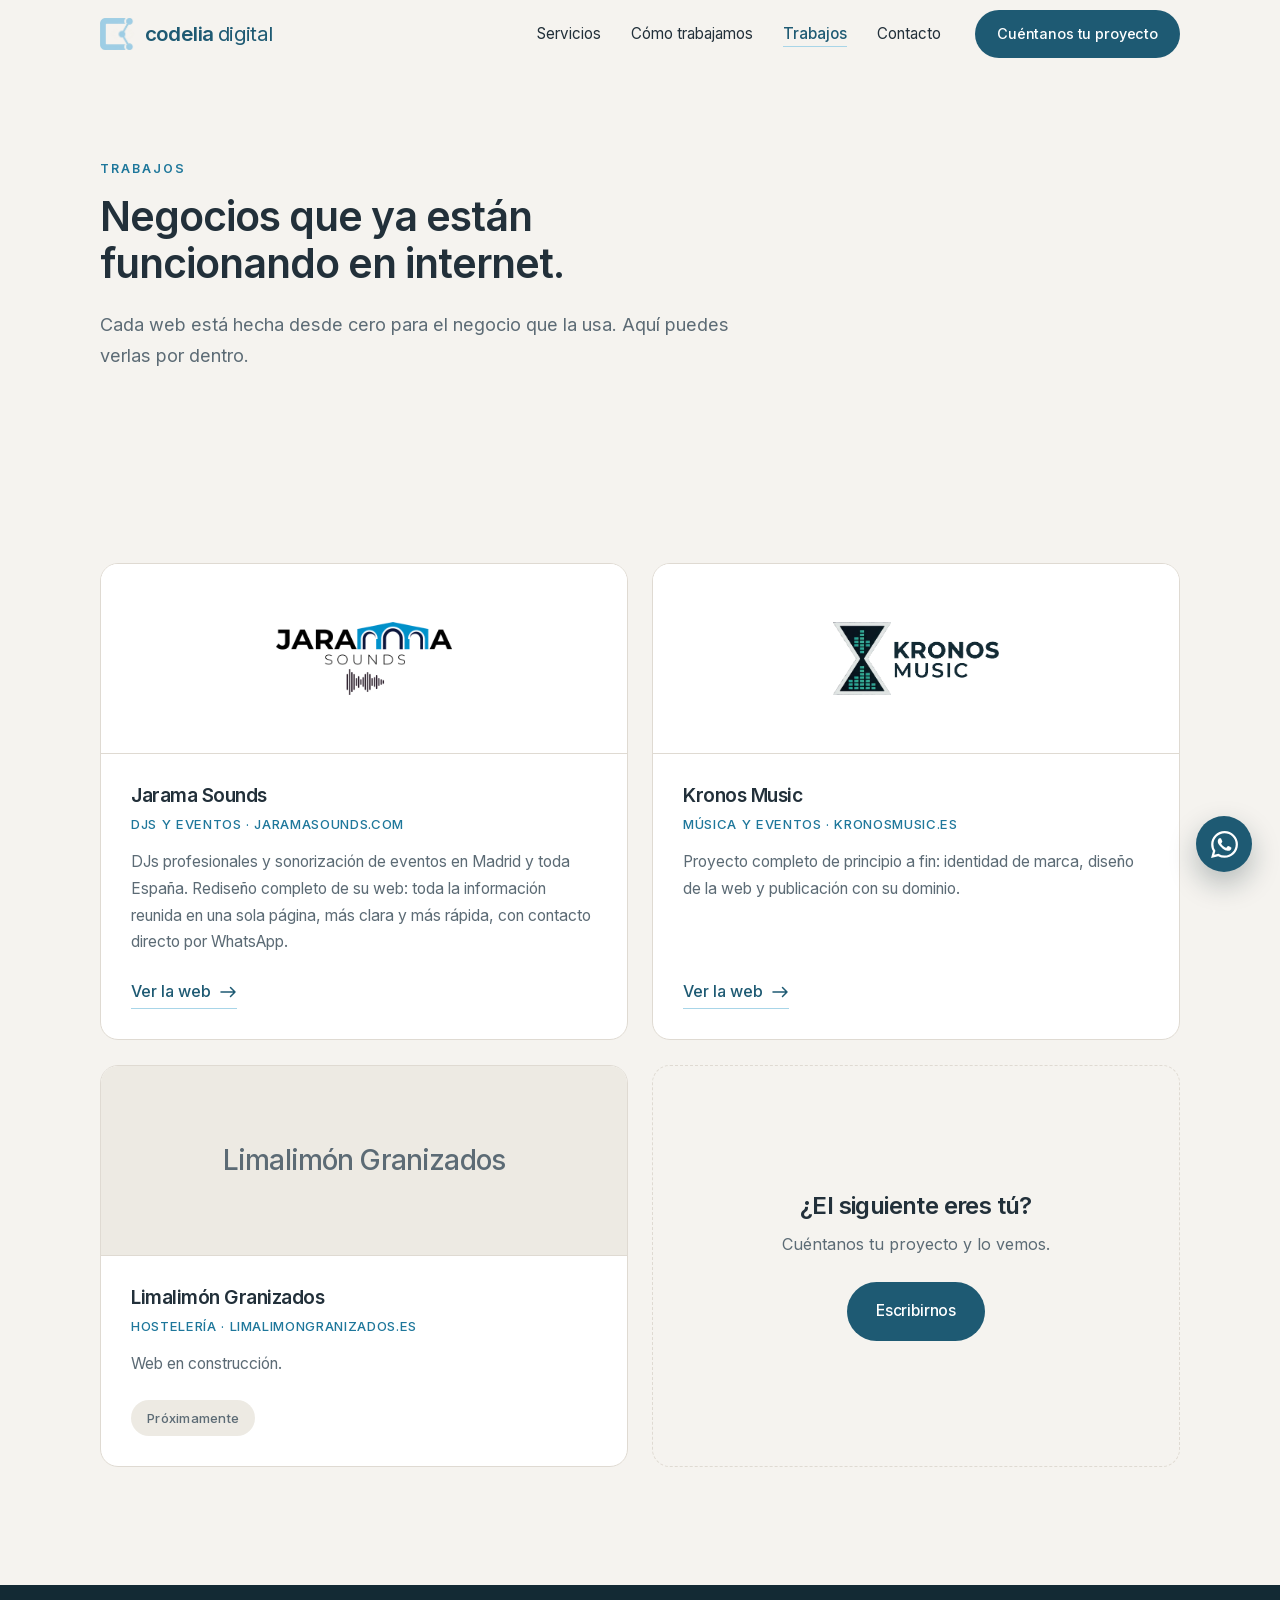
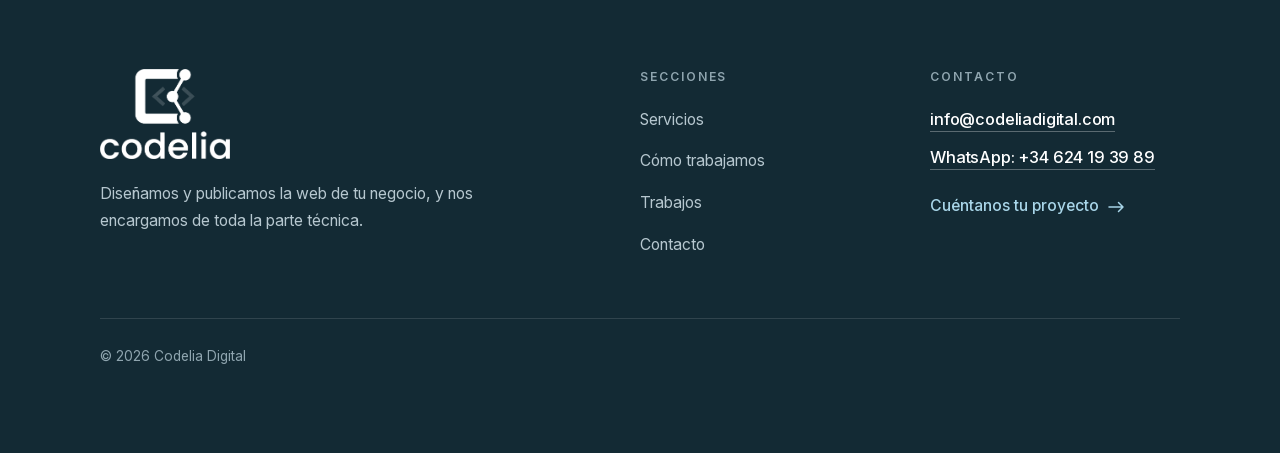
==== commit 9ff5d27b: "Cabecera: codelia digital; título de inicio empieza por Codelia Digital Co-Authored-By: Claude Opus " ====
--- a/trabajos.html
+++ b/trabajos.html
@@ -44,9 +44,9 @@
 <header class="cabecera" id="cabecera">
   <div class="contenedor cabecera__interior">
 
-    <a class="marca" href="index.html">
+    <a class="marca" href="/">
       <img src="img/codelia-icono.webp" width="35" height="32" alt="" loading="eager" decoding="async">
-      <span>codelia</span>
+      <span>codelia <span class="marca__apellido">digital</span></span>
     </a>
 
     <button class="hamburguesa" id="hamburguesa" type="button"
@@ -56,12 +56,12 @@
 
     <nav class="navegacion" id="navegacion" aria-label="Menú principal">
       <ul class="navegacion__lista">
-        <li><a class="navegacion__enlace" href="index.html#servicios">Servicios</a></li>
-        <li><a class="navegacion__enlace" href="index.html#como-trabajamos">Cómo trabajamos</a></li>
+        <li><a class="navegacion__enlace" href="/#servicios">Servicios</a></li>
+        <li><a class="navegacion__enlace" href="/#como-trabajamos">Cómo trabajamos</a></li>
         <li><a class="navegacion__enlace esta-activo" href="trabajos.html" aria-current="page">Trabajos</a></li>
-        <li><a class="navegacion__enlace" href="index.html#contacto">Contacto</a></li>
+        <li><a class="navegacion__enlace" href="/#contacto">Contacto</a></li>
       </ul>
-      <a class="boton boton--principal" href="index.html#contacto">Cuéntanos tu proyecto</a>
+      <a class="boton boton--principal" href="/#contacto">Cuéntanos tu proyecto</a>
     </nav>
 
   </div>
@@ -158,7 +158,7 @@
         <article class="trabajo--llamada aparece">
           <h2>¿El siguiente eres tú?</h2>
           <p>Cuéntanos tu proyecto y lo vemos.</p>
-          <a class="boton boton--principal" href="index.html#contacto">Escribirnos</a>
+          <a class="boton boton--principal" href="/#contacto">Escribirnos</a>
         </article>
 
       </div>
@@ -191,10 +191,10 @@
       <nav class="pie__bloque" aria-labelledby="pie-secciones">
         <h2 class="pie__encabezado" id="pie-secciones">Secciones</h2>
         <ul class="pie__lista">
-          <li><a href="index.html#servicios">Servicios</a></li>
-          <li><a href="index.html#como-trabajamos">Cómo trabajamos</a></li>
+          <li><a href="/#servicios">Servicios</a></li>
+          <li><a href="/#como-trabajamos">Cómo trabajamos</a></li>
           <li><a href="trabajos.html">Trabajos</a></li>
-          <li><a href="index.html#contacto">Contacto</a></li>
+          <li><a href="/#contacto">Contacto</a></li>
         </ul>
       </nav>
 
@@ -202,7 +202,7 @@
         <h2 class="pie__encabezado">Contacto</h2>
         <p class="pie__correo"><a href="mailto:info@codeliadigital.com">info@codeliadigital.com</a></p>
         <p class="pie__correo pie__whatsapp"><a href="https://wa.me/34624193989?text=Hola%2C%20Codelia.%20Os%20escribo%20desde%20vuestra%20web." target="_blank" rel="noopener">WhatsApp: +34 624 19 39 89</a></p>
-        <a class="pie__destacado" href="index.html#contacto">
+        <a class="pie__destacado" href="/#contacto">
           Cuéntanos tu proyecto
           <svg width="17" height="12" viewBox="0 0 17 12" fill="none" stroke="currentColor"
                  stroke-width="1.5" stroke-linecap="round" stroke-linejoin="round"
--- a/styles.css
+++ b/styles.css
@@ -209,6 +209,7 @@
   flex: none;
 }
 .marca img { height: 32px; width: auto; }
+.marca__apellido { font-weight: 400; }
 
 .navegacion { display: flex; align-items: center; gap: 34px; }
 
